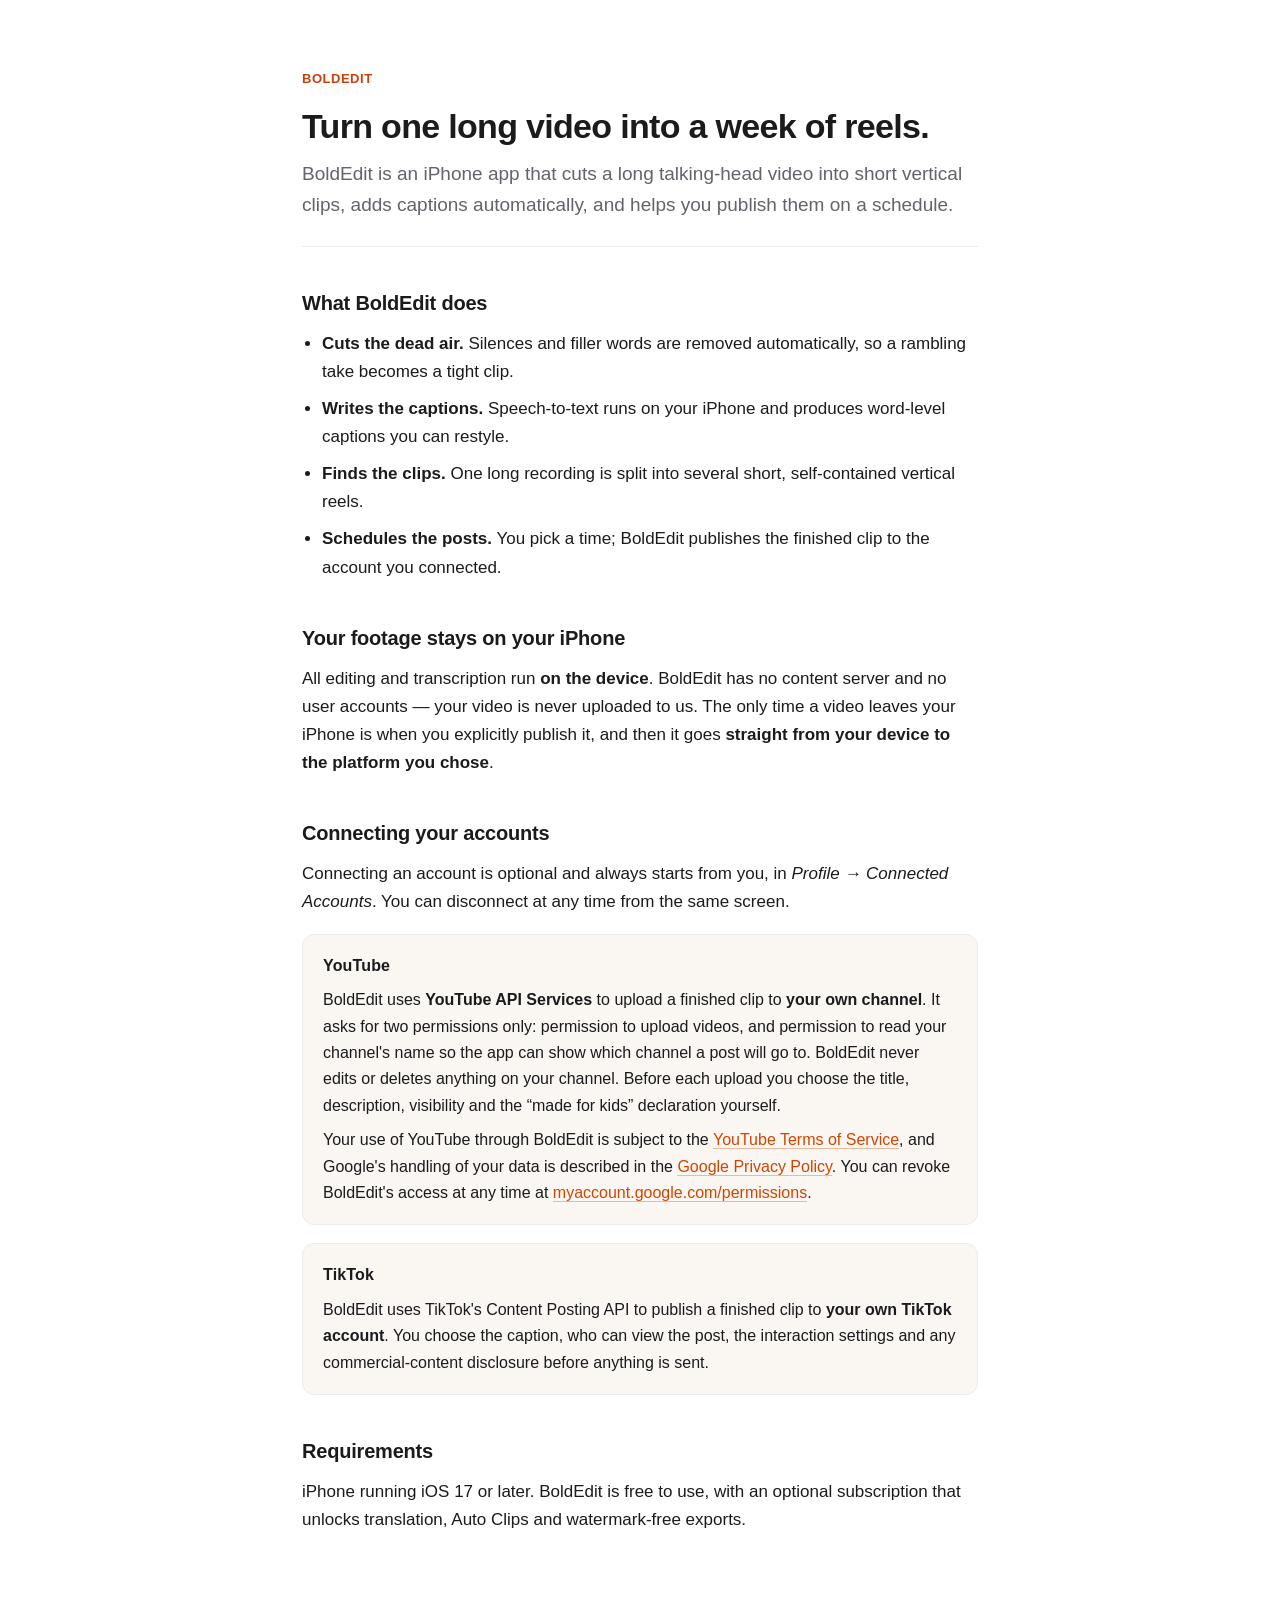
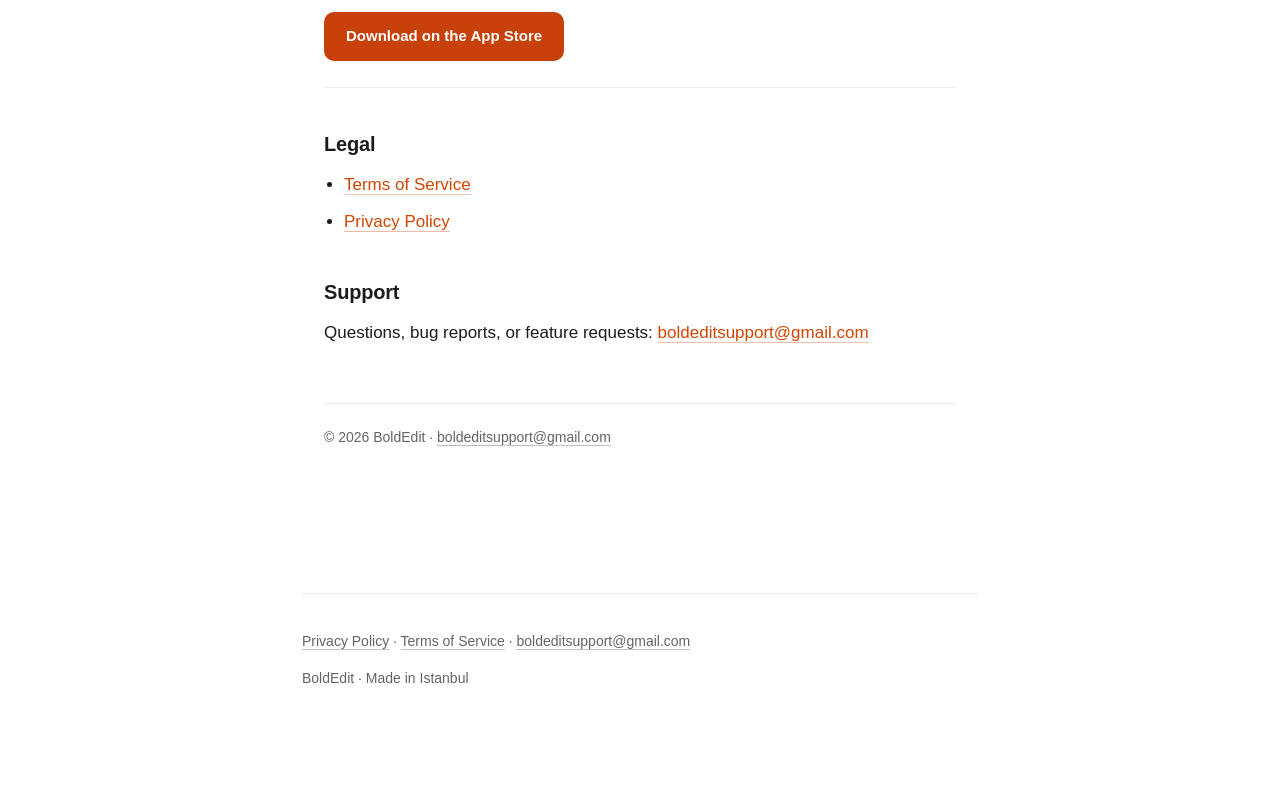
==== index.html @ d2f968de "BoldEdit tanıtım + yasal sayfalar (boldedit.rotamfizik.com) Google OAuth doğrulaması ana sayfanın SA" ====
<!DOCTYPE html>
<html lang="en">

<head>
  <meta charset="utf-8">
  <meta name="viewport" content="width=device-width, initial-scale=1">
  <meta name="robots" content="index,follow">
  <meta name="description"
    content="BoldEdit turns one long video into a week of short, captioned vertical clips — edited entirely on your iPhone.">
  <title>BoldEdit</title>

  <!-- ▸ GOOGLE SEARCH CONSOLE DOĞRULAMASI — SİLMEYİN.
     OAuth branding doğrulaması bu alan adının sahibi olduğumuzu kanıtlamamızı istiyor
     ("home page URL is not registered to you" reddi). Bu etiket kaldırılırsa Search
     Console doğrulamayı DÜŞÜRÜR ve OAuth doğrulaması da onunla birlikte geçersizleşir.
     Etiketin bu sayfada, yani ana sayfa URL'inin TAM KENDİSİNDE durması gerekiyor. -->
  <meta name="google-site-verification" content="UvRCSyEvQzBeuWscwfZqWqQXRtfhgGidJH0wQf6o5s0" />

  <style>
    :root {
      --bg: #ffffff;
      --text: #1b1b1d;
      --muted: #63636b;
      --accent: #c8410a;
      --accent-link: #d24500;
      --border: #ececef;
    }

    @media (prefers-color-scheme: dark) {
      :root {
        --bg: #0d0d0f;
        --text: #ececed;
        --muted: #9a9aa2;
        --accent: #ff9142;
        --accent-link: #ff9a52;
        --border: #262629;
      }
    }

    * {
      box-sizing: border-box
    }

    html {
      -webkit-text-size-adjust: 100%
    }

    body {
      margin: 0;
      background: var(--bg);
      color: var(--text);
      font-family: -apple-system, BlinkMacSystemFont, "Segoe UI", Roboto, Helvetica, Arial, sans-serif;
      font-size: 17px;
      line-height: 1.65;
      -webkit-font-smoothing: antialiased;
    }

    .wrap {
      max-width: 720px;
      margin: 0 auto;
      padding: 8px 22px 88px
    }

    header {
      padding: 56px 0 22px
    }

    .brand {
      display: inline-block;
      font-weight: 800;
      letter-spacing: .04em;
      font-size: 13px;
      text-transform: uppercase;
      color: var(--accent);
      margin-bottom: 16px;
    }

    h1 {
      font-size: 32px;
      line-height: 1.15;
      letter-spacing: -.02em;
      margin: 0 0 12px
    }

    .lede {
      font-size: 18px;
      color: var(--muted);
      margin: 0 0 28px
    }

    a {
      color: var(--accent-link);
      text-decoration: none;
      border-bottom: 1px solid color-mix(in srgb, var(--accent-link) 35%, transparent)
    }

    a:hover {
      border-bottom-color: var(--accent-link)
    }

    a.button {
      display: inline-block;
      padding: 12px 22px;
      border-radius: 10px;
      border: none;
      background: var(--accent);
      color: #fff;
      font-weight: 600;
      font-size: 15px;
    }

    h2 {
      font-size: 20px;
      letter-spacing: -.01em;
      margin: 44px 0 12px
    }

    ul {
      margin: 14px 0;
      padding-left: 20px
    }

    li {
      margin: 9px 0
    }

    footer {
      margin-top: 56px;
      padding-top: 22px;
      border-top: 1px solid var(--border);
      color: var(--muted);
      font-size: 14px
    }

    footer a {
      color: var(--muted);
      border-bottom-color: color-mix(in srgb, var(--muted) 40%, transparent)
    }


    :root {
      --bg: #ffffff;
      --text: #1b1b1d;
      --muted: #63636b;
      --accent: #c8410a;
      --accent-link: #d24500;
      --border: #ececef;
      --card: #faf6f2;
    }

    @media (prefers-color-scheme: dark) {
      :root {
        --bg: #0d0d0f;
        --text: #ececed;
        --muted: #9a9aa2;
        --accent: #ff9142;
        --accent-link: #ff9a52;
        --border: #262629;
        --card: #1a1611;
      }
    }

    * {
      box-sizing: border-box
    }

    html {
      -webkit-text-size-adjust: 100%
    }

    body {
      margin: 0;
      background: var(--bg);
      color: var(--text);
      font-family: -apple-system, BlinkMacSystemFont, "Segoe UI", Roboto, Helvetica, Arial, sans-serif;
      font-size: 17px;
      line-height: 1.65;
      -webkit-font-smoothing: antialiased;
      text-rendering: optimizeLegibility;
    }

    .wrap {
      max-width: 720px;
      margin: 0 auto;
      padding: 8px 22px 88px
    }

    header {
      padding: 56px 0 26px;
      border-bottom: 1px solid var(--border)
    }

    .brand {
      display: inline-block;
      font-weight: 800;
      letter-spacing: .04em;
      font-size: 13px;
      text-transform: uppercase;
      color: var(--accent);
      margin-bottom: 18px;
    }

    h1 {
      font-size: 34px;
      line-height: 1.12;
      letter-spacing: -.02em;
      margin: 0 0 12px
    }

    .lede {
      font-size: 19px;
      color: var(--muted);
      margin: 0
    }

    h2 {
      font-size: 20px;
      letter-spacing: -.01em;
      line-height: 1.25;
      margin: 44px 0 12px
    }

    p {
      margin: 14px 0
    }

    ul {
      margin: 14px 0;
      padding-left: 20px
    }

    li {
      margin: 9px 0
    }

    strong {
      font-weight: 660
    }

    a {
      color: var(--accent-link);
      text-decoration: none;
      border-bottom: 1px solid color-mix(in srgb, var(--accent-link) 35%, transparent)
    }

    a:hover {
      border-bottom-color: var(--accent-link)
    }

    .card {
      background: var(--card);
      border: 1px solid var(--border);
      border-radius: 12px;
      padding: 18px 20px;
      margin: 18px 0
    }

    .card h3 {
      margin: 0 0 8px;
      font-size: 16px;
      letter-spacing: .01em
    }

    .card p {
      margin: 8px 0 0;
      font-size: 16px
    }

    footer {
      margin-top: 56px;
      padding-top: 22px;
      border-top: 1px solid var(--border);
      color: var(--muted);
      font-size: 14px
    }

    footer a {
      color: var(--muted);
      border-bottom-color: color-mix(in srgb, var(--muted) 40%, transparent)
    }
  </style>
</head>

<body>
  <div class="wrap">

    <header>
      <span class="brand">BoldEdit</span>
      <h1>Turn one long video into a week of reels.</h1>
      <p class="lede">BoldEdit is an iPhone app that cuts a long talking-head video into short vertical clips, adds
        captions automatically, and helps you publish them on a schedule.</p>
    </header>

    <h2>What BoldEdit does</h2>
    <ul>
      <li><strong>Cuts the dead air.</strong> Silences and filler words are removed automatically, so a rambling take
        becomes a tight clip.</li>
      <li><strong>Writes the captions.</strong> Speech-to-text runs on your iPhone and produces word-level captions you
        can restyle.</li>
      <li><strong>Finds the clips.</strong> One long recording is split into several short, self-contained vertical
        reels.</li>
      <li><strong>Schedules the posts.</strong> You pick a time; BoldEdit publishes the finished clip to the account you
        connected.</li>
    </ul>

    <h2>Your footage stays on your iPhone</h2>
    <p>All editing and transcription run <strong>on the device</strong>. BoldEdit has no content server and no user
      accounts — your video is never uploaded to us. The only time a video leaves your iPhone is when you explicitly
      publish it, and then it goes <strong>straight from your device to the platform you chose</strong>.</p>

    <h2>Connecting your accounts</h2>
    <p>Connecting an account is optional and always starts from you, in <em>Profile → Connected Accounts</em>. You can
      disconnect at any time from the same screen.</p>

    <div class="card">
      <h3>YouTube</h3>
      <p>BoldEdit uses <strong>YouTube API Services</strong> to upload a finished clip to <strong>your own
          channel</strong>. It asks for two permissions only: permission to upload videos, and permission to read your
        channel's name so the app can show which channel a post will go to. BoldEdit never edits or deletes anything on
        your channel. Before each upload you choose the title, description, visibility and the “made for kids”
        declaration yourself.</p>
      <p>Your use of YouTube through BoldEdit is subject to the <a href="https://www.youtube.com/t/terms">YouTube Terms
          of Service</a>, and Google's handling of your data is described in the <a
          href="http://www.google.com/policies/privacy">Google Privacy Policy</a>. You can revoke BoldEdit's access at
        any time at <a href="https://myaccount.google.com/permissions">myaccount.google.com/permissions</a>.</p>
    </div>

    <div class="card">
      <h3>TikTok</h3>
      <p>BoldEdit uses TikTok's Content Posting API to publish a finished clip to <strong>your own TikTok
          account</strong>. You choose the caption, who can view the post, the interaction settings and any
        commercial-content disclosure before anything is sent.</p>
    </div>

    <h2>Requirements</h2>
    <p>iPhone running iOS 17 or later. BoldEdit is free to use, with an optional subscription that unlocks translation,
      Auto Clips and watermark-free exports.</p>

    <main class="wrap">
      <header>

        <a class="button" href="https://apps.apple.com/app/id6769207015">Download on the App Store</a>
      </header>

      <h2>Legal</h2>
      <ul>
        <li><a href="/terms.html">Terms of Service</a></li>
        <li><a href="https://mirbedirhankaygusuz.github.io/boldedit-privacy/">Privacy Policy</a></li>
      </ul>

      <h2>Support</h2>
      <p>Questions, bug reports, or feature requests: <a
          href="mailto:boldeditsupport@gmail.com">boldeditsupport@gmail.com</a></p>

      <footer>
        © 2026 BoldEdit · <a href="mailto:boldeditsupport@gmail.com">boldeditsupport@gmail.com</a>
      </footer>
    </main>

    <footer>
      <p>
        <a href="/boldedit-privacy/">Privacy Policy</a> ·
        <a href="/terms.html">Terms of Service</a> ·
        <a href="mailto:boldeditsupport@gmail.com">boldeditsupport@gmail.com</a>
      </p>
      <p>BoldEdit · Made in Istanbul</p>
    </footer>

  </div>
</body>

</html>
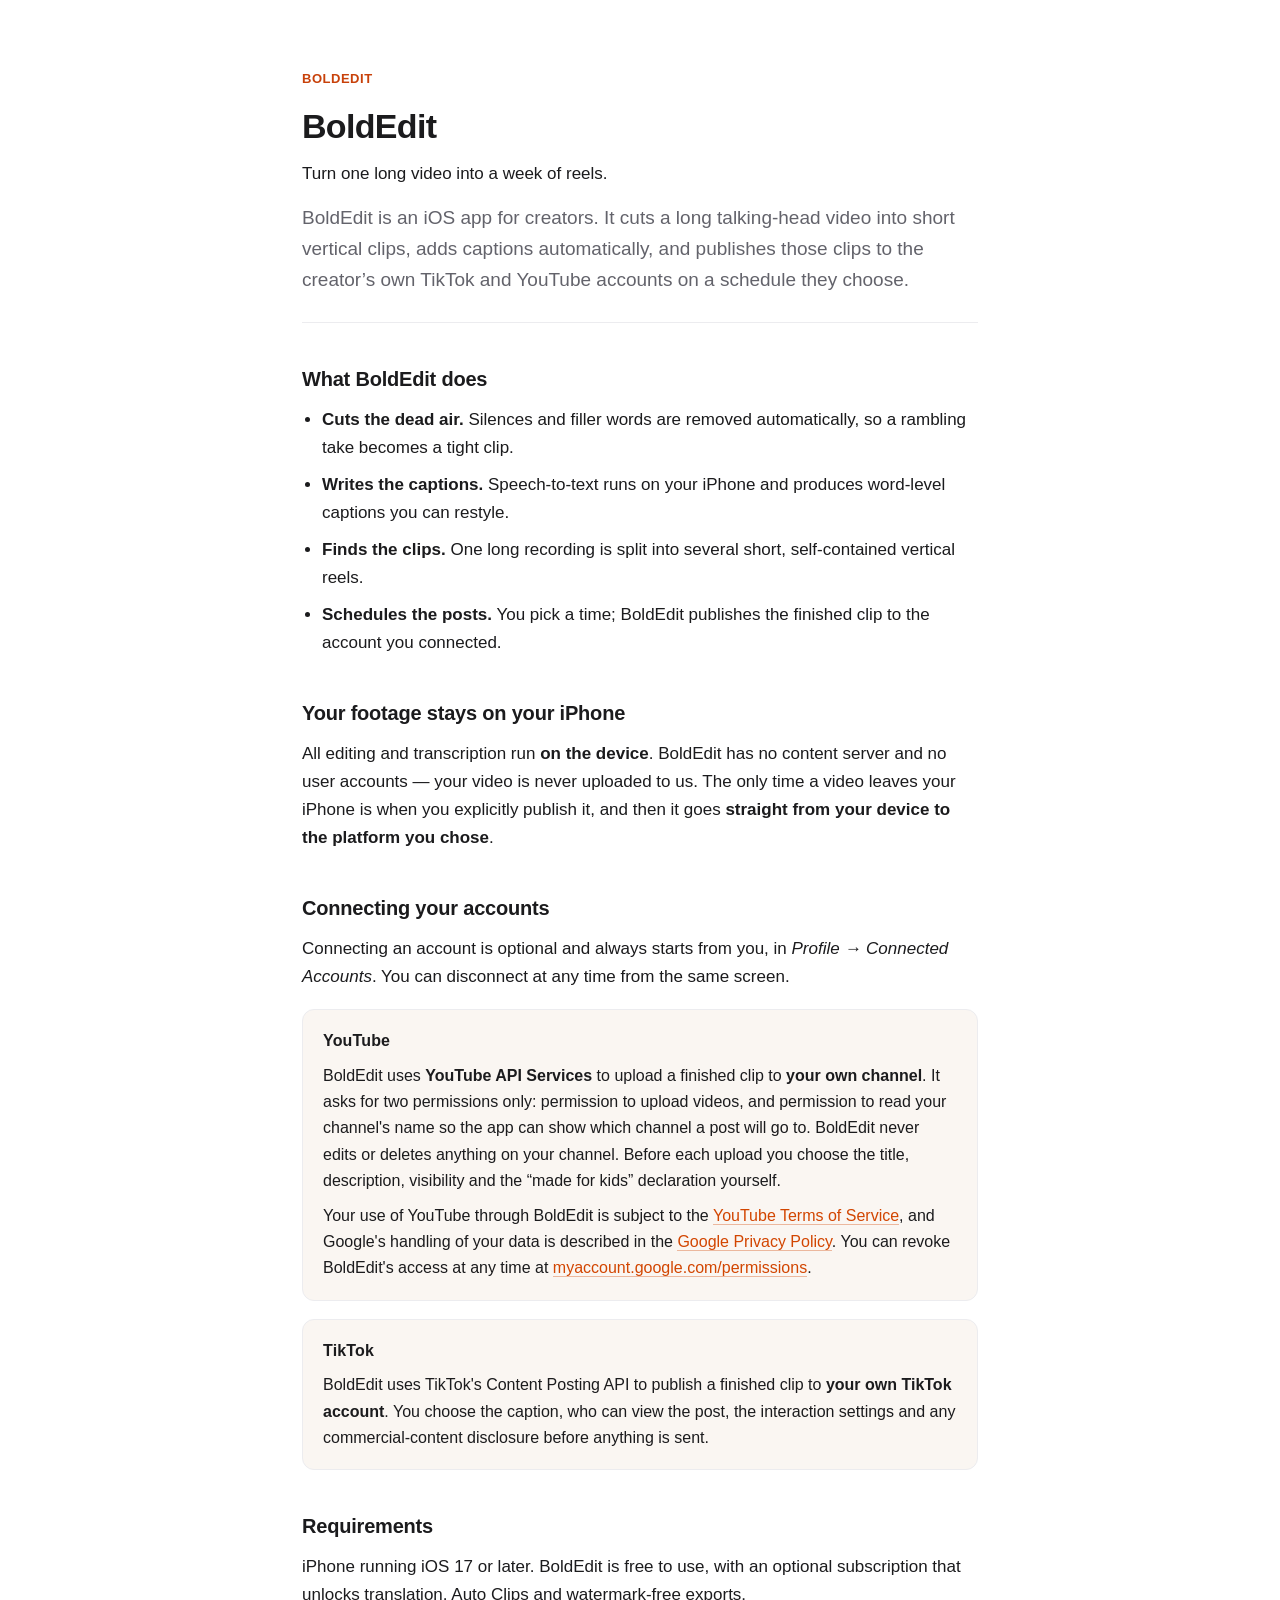
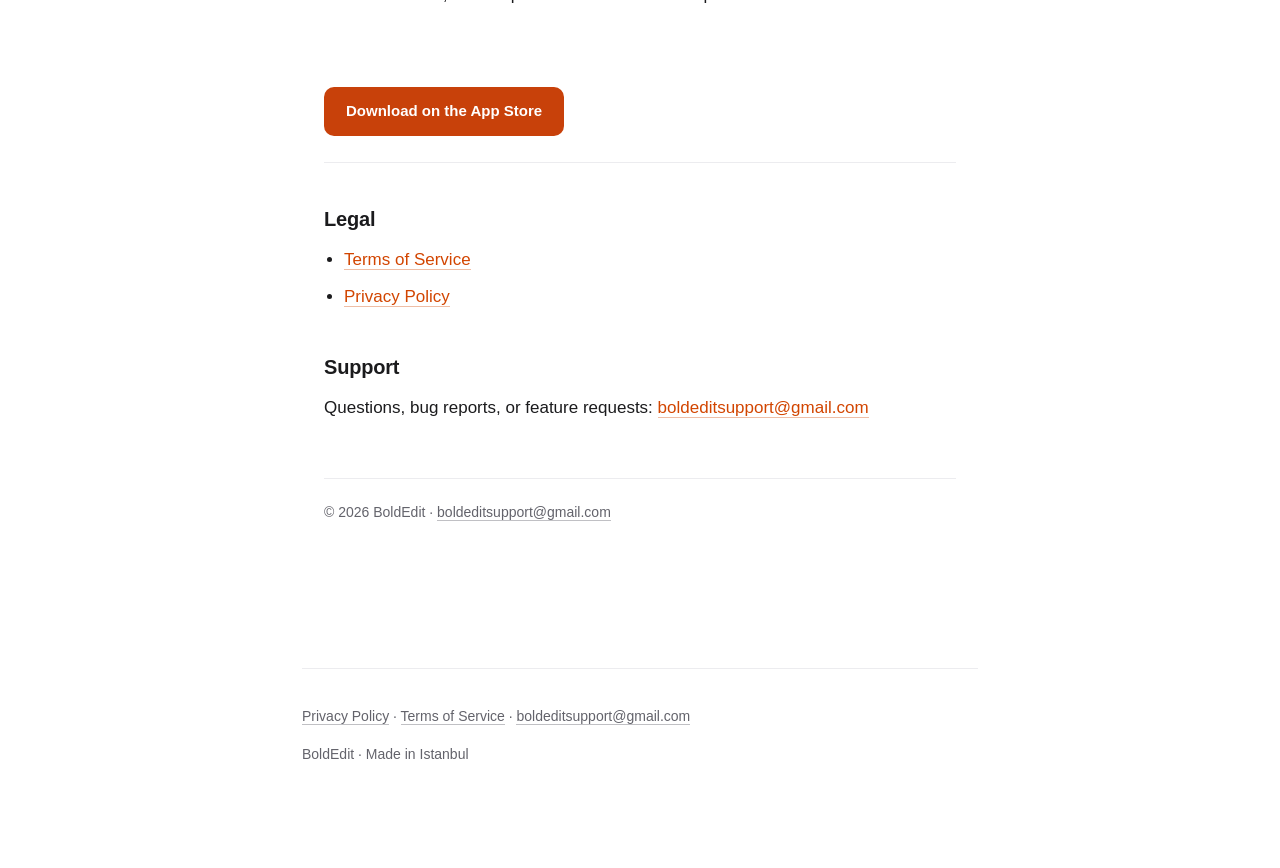
==== commit c9a83772: "Ana başlık uygulama ADI oldu — Google branding reddi Google iki madde döndü: 'home page does not exp" ====
--- a/index.html
+++ b/index.html
@@ -7,14 +7,18 @@
   <meta name="robots" content="index,follow">
   <meta name="description"
     content="BoldEdit turns one long video into a week of short, captioned vertical clips — edited entirely on your iPhone.">
-  <title>BoldEdit</title>
+  <title>BoldEdit — turn one long video into a week of captioned vertical clips</title>
 
   <!-- ▸ GOOGLE SEARCH CONSOLE DOĞRULAMASI — SİLMEYİN.
      OAuth branding doğrulaması bu alan adının sahibi olduğumuzu kanıtlamamızı istiyor
      ("home page URL is not registered to you" reddi). Bu etiket kaldırılırsa Search
      Console doğrulamayı DÜŞÜRÜR ve OAuth doğrulaması da onunla birlikte geçersizleşir.
      Etiketin bu sayfada, yani ana sayfa URL'inin TAM KENDİSİNDE durması gerekiyor. -->
-  <meta name="google-site-verification" content="UvRCSyEvQzBeuWscwfZqWqQXRtfhgGidJH0wQf6o5s0" />
+  <meta name="application-name" content="BoldEdit">
+<meta property="og:site_name" content="BoldEdit">
+<meta property="og:title" content="BoldEdit">
+<meta property="og:description" content="BoldEdit is an iOS app that turns one long video into short captioned vertical clips and publishes them to your own TikTok and YouTube accounts.">
+<meta name="google-site-verification" content="UvRCSyEvQzBeuWscwfZqWqQXRtfhgGidJH0wQf6o5s0" />
 
   <style>
     :root {
@@ -286,9 +290,9 @@
 
     <header>
       <span class="brand">BoldEdit</span>
-      <h1>Turn one long video into a week of reels.</h1>
-      <p class="lede">BoldEdit is an iPhone app that cuts a long talking-head video into short vertical clips, adds
-        captions automatically, and helps you publish them on a schedule.</p>
+      <h1>BoldEdit</h1>
+      <p class="tagline">Turn one long video into a week of reels.</p>
+      <p class="lede">BoldEdit is an iOS app for creators. It cuts a long talking-head video into short vertical clips, adds captions automatically, and publishes those clips to the creator’s own TikTok and YouTube accounts on a schedule they choose.</p>
     </header>
 
     <h2>What BoldEdit does</h2>
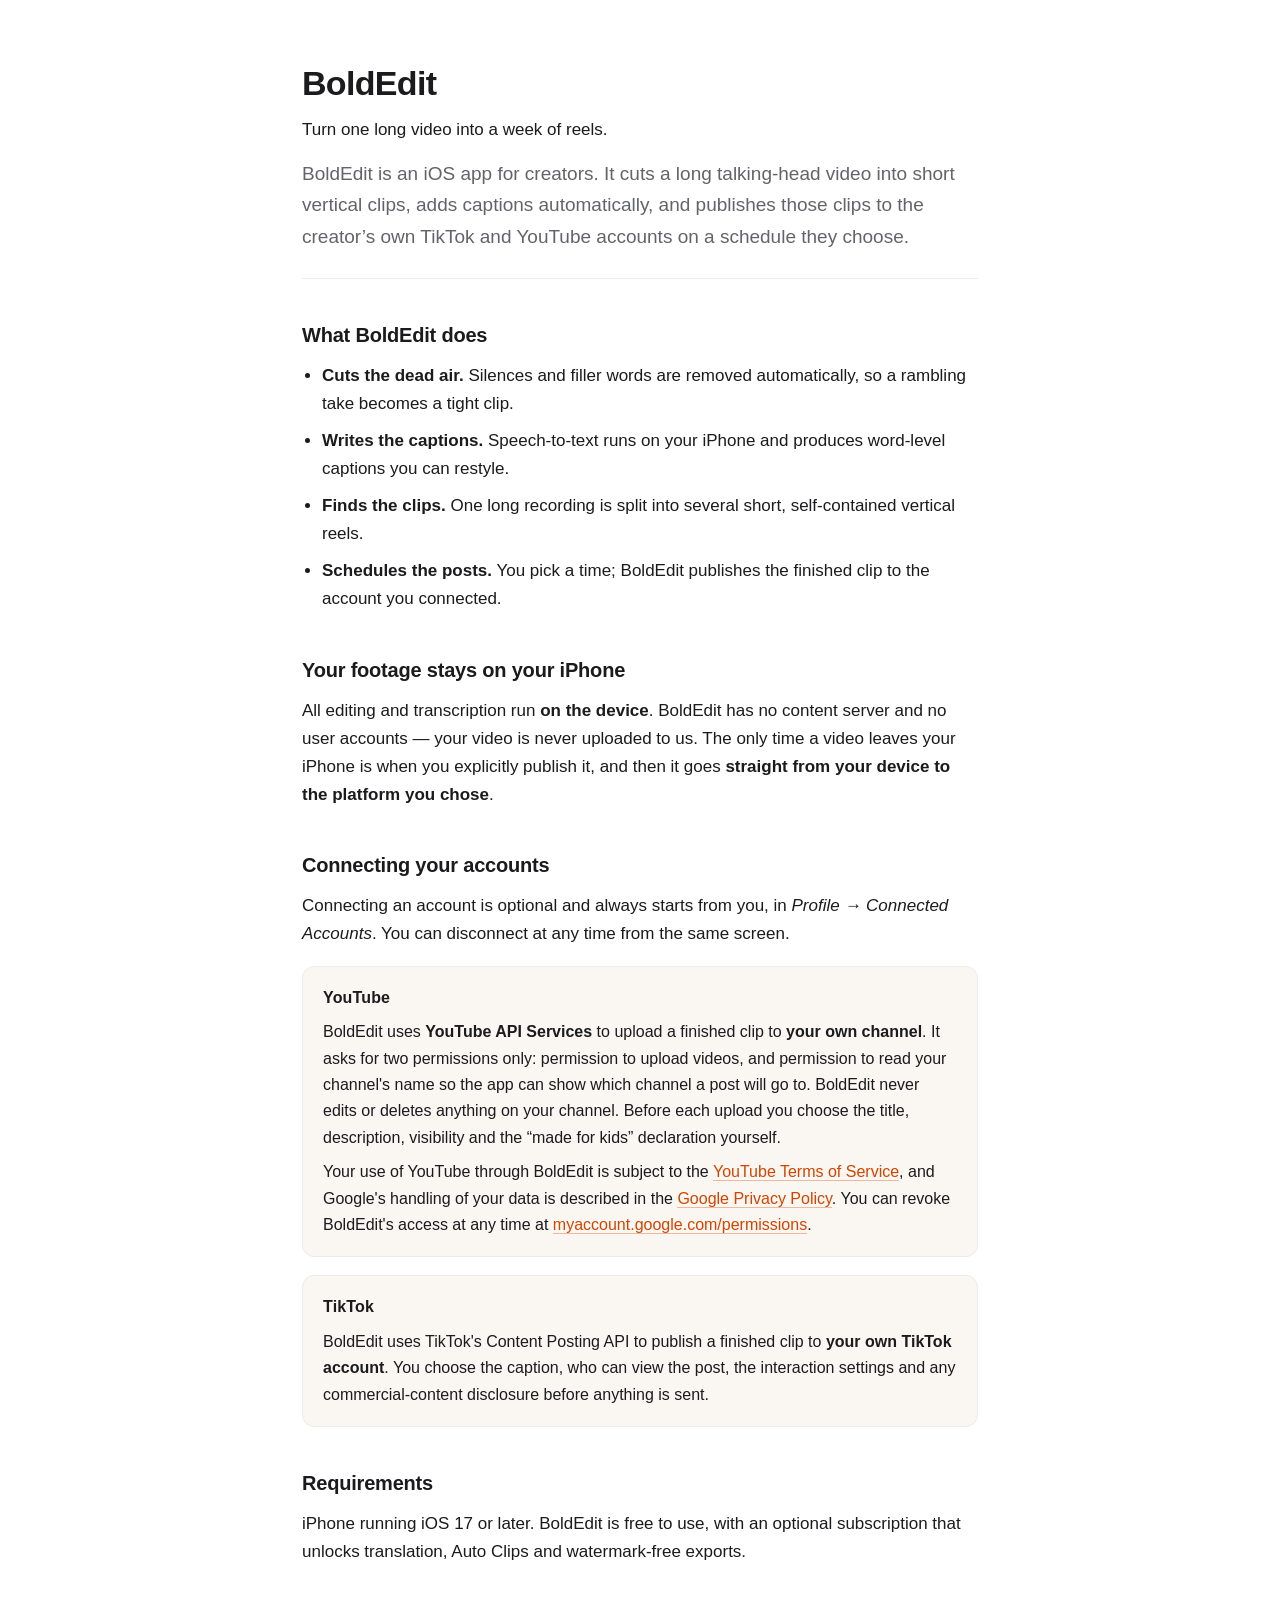
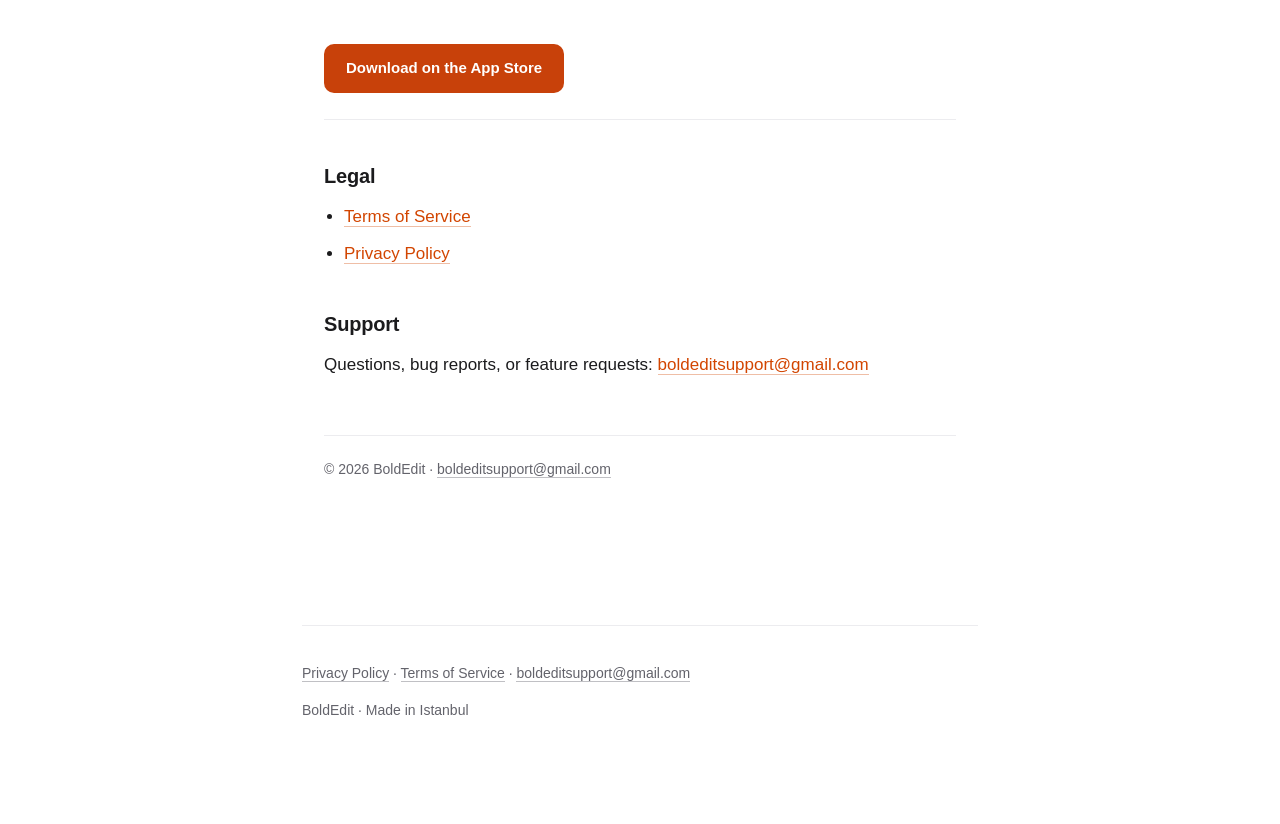
==== commit 590eae04: "Başlıktaki tekrar eden marka satırı kaldırıldı (h1 zaten adı taşıyor)" ====
--- a/index.html
+++ b/index.html
@@ -289,7 +289,6 @@
   <div class="wrap">
 
     <header>
-      <span class="brand">BoldEdit</span>
       <h1>BoldEdit</h1>
       <p class="tagline">Turn one long video into a week of reels.</p>
       <p class="lede">BoldEdit is an iOS app for creators. It cuts a long talking-head video into short vertical clips, adds captions automatically, and publishes those clips to the creator’s own TikTok and YouTube accounts on a schedule they choose.</p>
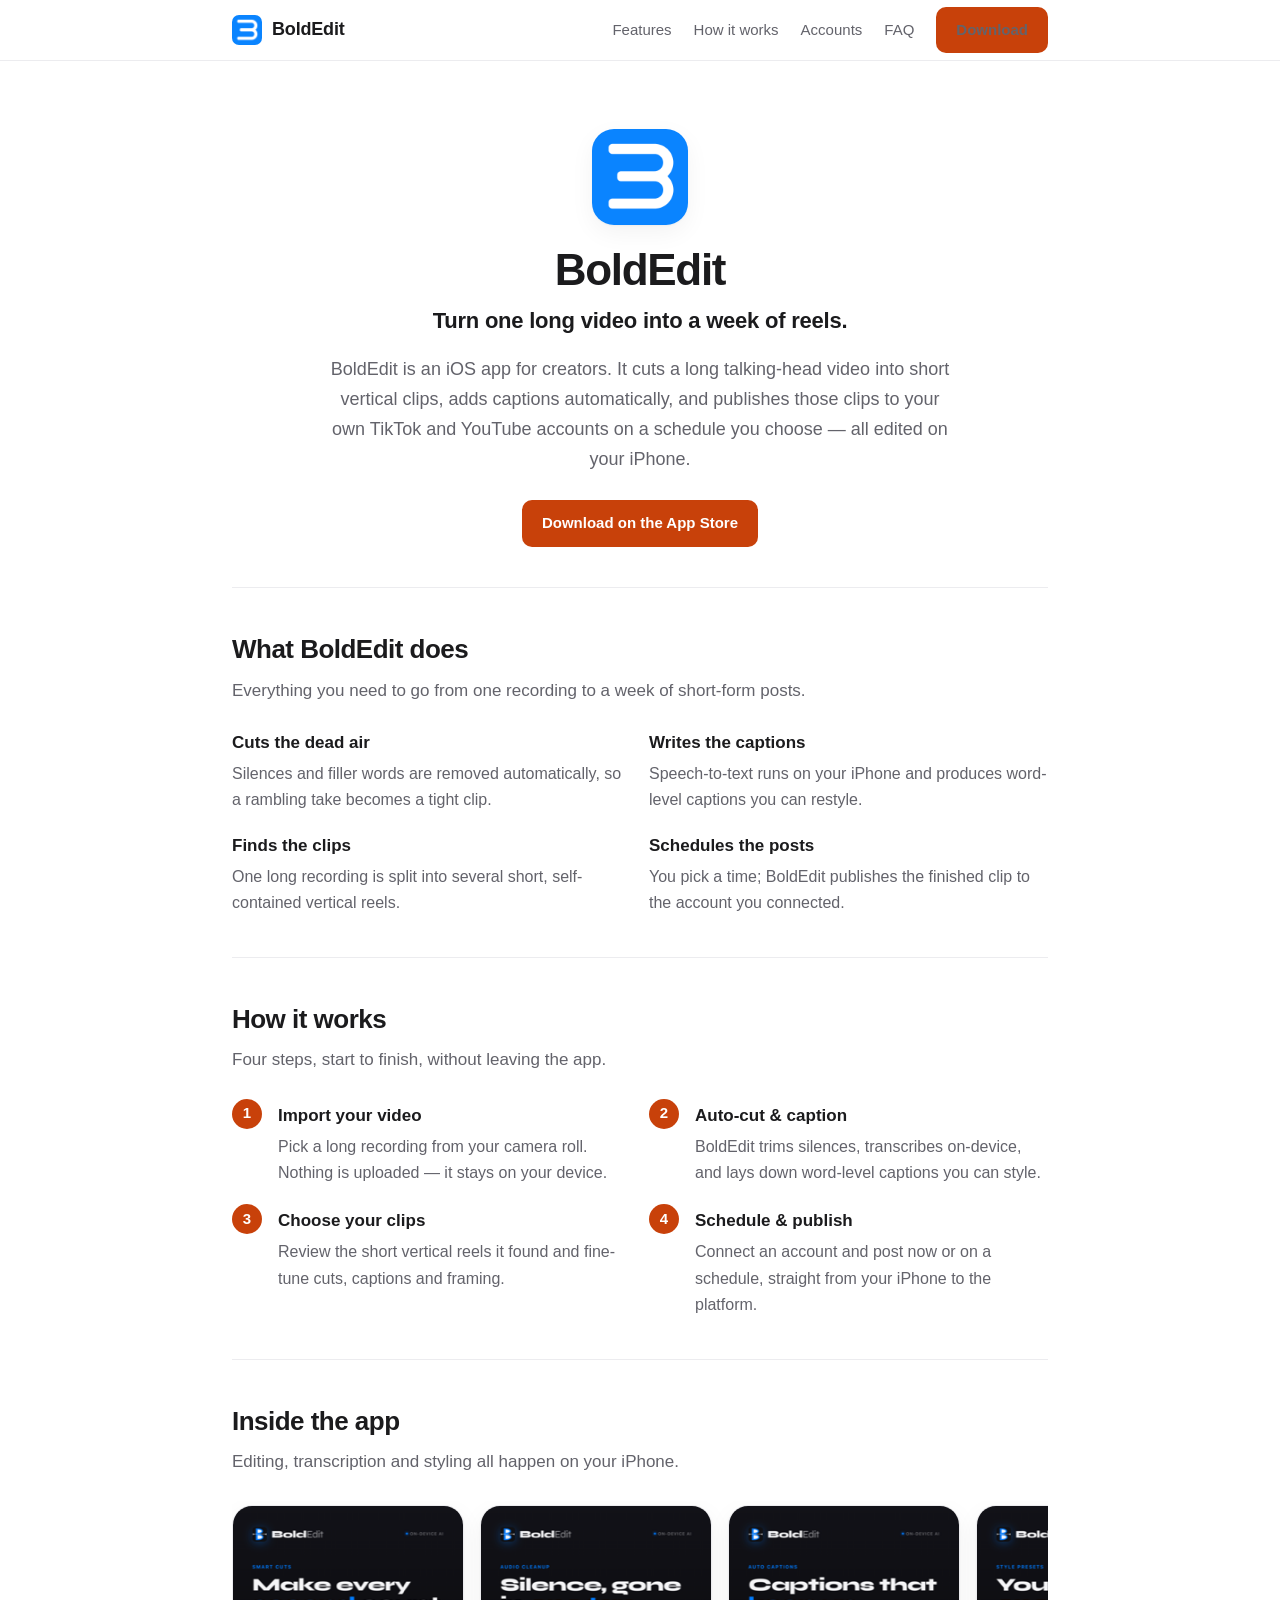
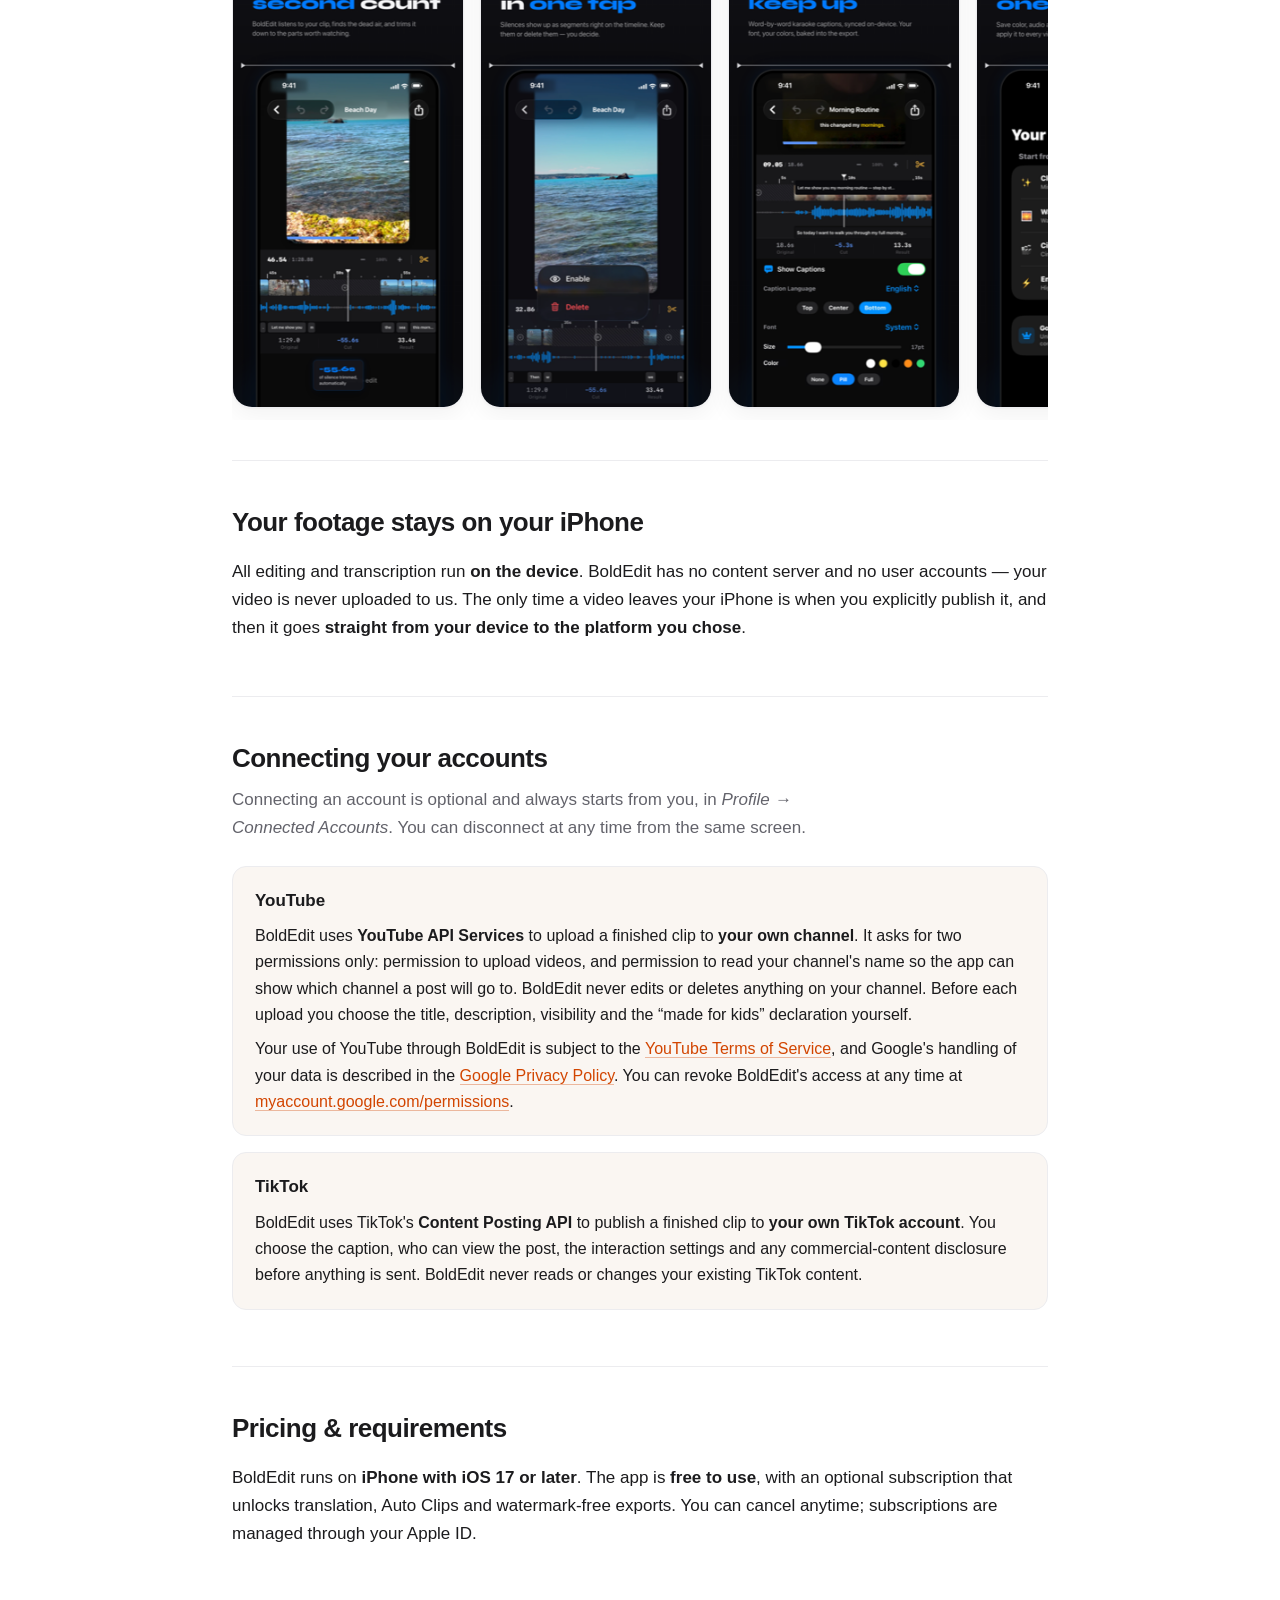
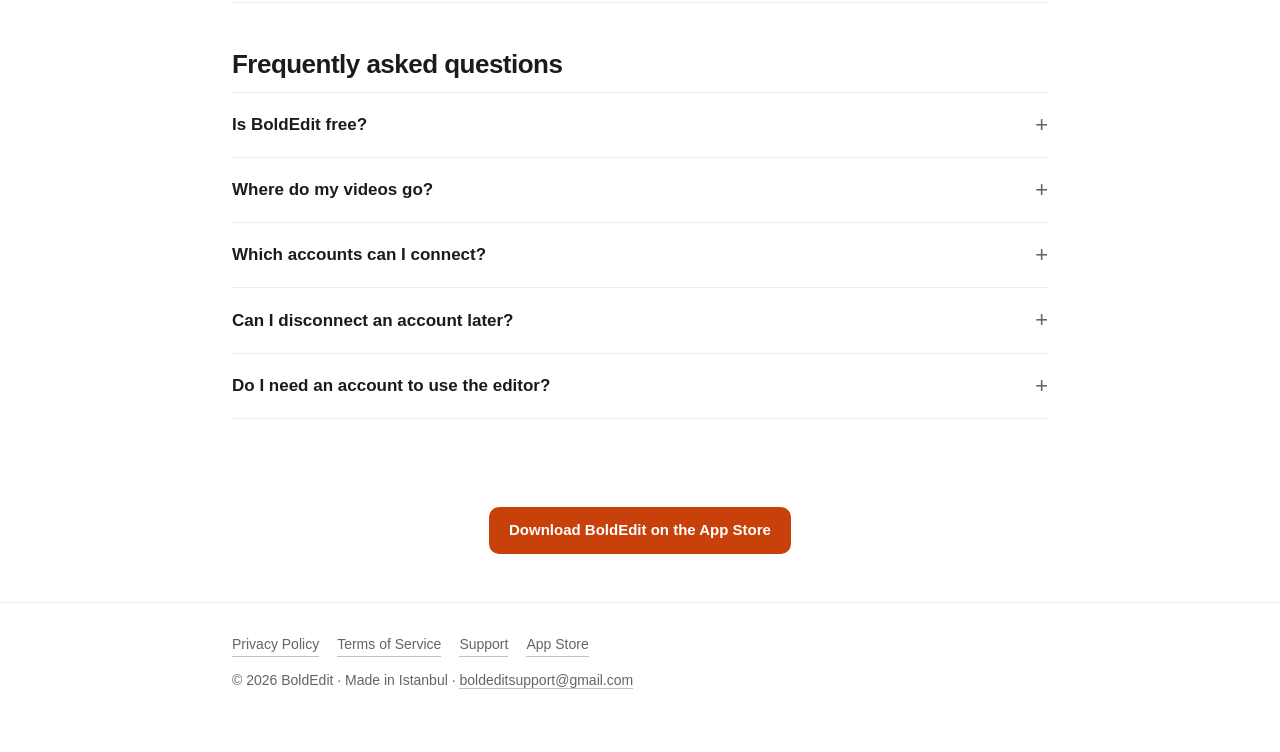
==== commit 1522ba74: "feat(site): app icon + favicon + tam tanıtım sitesi (TikTok red düzeltmesi) - B logosu üst bar + her" ====
--- a/index.html
+++ b/index.html
@@ -6,19 +6,28 @@
   <meta name="viewport" content="width=device-width, initial-scale=1">
   <meta name="robots" content="index,follow">
   <meta name="description"
-    content="BoldEdit turns one long video into a week of short, captioned vertical clips — edited entirely on your iPhone.">
-  <title>BoldEdit — turn one long video into a week of captioned vertical clips</title>
+    content="BoldEdit turns one long video into a week of short, captioned vertical clips — edited entirely on your iPhone, then published to your own TikTok and YouTube accounts.">
+  <title>BoldEdit</title>
+
+  <!-- Icon / favicon — the same mark used as the iOS app icon and in the app stores. -->
+  <link rel="icon" type="image/png" sizes="32x32" href="/icon-32.png">
+  <link rel="icon" type="image/png" sizes="192x192" href="/icon-192.png">
+  <link rel="shortcut icon" href="/icon-32.png">
+  <link rel="apple-touch-icon" href="/icon-180.png">
+
+  <meta name="application-name" content="BoldEdit">
+  <meta property="og:type" content="website">
+  <meta property="og:site_name" content="BoldEdit">
+  <meta property="og:title" content="BoldEdit">
+  <meta property="og:description"
+    content="BoldEdit is an iOS app that turns one long video into short captioned vertical clips and publishes them to your own TikTok and YouTube accounts.">
+  <meta property="og:image" content="/app-icon-1024.png">
+  <meta property="og:url" content="https://boldedit.xyz/">
 
   <!-- ▸ GOOGLE SEARCH CONSOLE DOĞRULAMASI — SİLMEYİN.
-     OAuth branding doğrulaması bu alan adının sahibi olduğumuzu kanıtlamamızı istiyor
-     ("home page URL is not registered to you" reddi). Bu etiket kaldırılırsa Search
-     Console doğrulamayı DÜŞÜRÜR ve OAuth doğrulaması da onunla birlikte geçersizleşir.
-     Etiketin bu sayfada, yani ana sayfa URL'inin TAM KENDİSİNDE durması gerekiyor. -->
-  <meta name="application-name" content="BoldEdit">
-<meta property="og:site_name" content="BoldEdit">
-<meta property="og:title" content="BoldEdit">
-<meta property="og:description" content="BoldEdit is an iOS app that turns one long video into short captioned vertical clips and publishes them to your own TikTok and YouTube accounts.">
-<meta name="google-site-verification" content="UvRCSyEvQzBeuWscwfZqWqQXRtfhgGidJH0wQf6o5s0" />
+     OAuth branding doğrulaması bu alan adının sahibi olduğumuzu kanıtlamamızı istiyor.
+     Etiket kaldırılırsa Search Console doğrulamayı DÜŞÜRÜR ve OAuth doğrulaması da geçersizleşir. -->
+  <meta name="google-site-verification" content="UvRCSyEvQzBeuWscwfZqWqQXRtfhgGidJH0wQf6o5s0" />
 
   <style>
     :root {
@@ -28,6 +37,8 @@
       --accent: #c8410a;
       --accent-link: #d24500;
       --border: #ececef;
+      --card: #faf6f2;
+      --shadow: 0 1px 2px rgba(0, 0, 0, .04), 0 8px 24px rgba(0, 0, 0, .05);
     }
 
     @media (prefers-color-scheme: dark) {
@@ -38,6 +49,8 @@
         --accent: #ff9142;
         --accent-link: #ff9a52;
         --border: #262629;
+        --card: #17140f;
+        --shadow: 0 1px 2px rgba(0, 0, 0, .3), 0 10px 30px rgba(0, 0, 0, .4);
       }
     }
 
@@ -46,130 +59,8 @@
     }
 
     html {
-      -webkit-text-size-adjust: 100%
-    }
-
-    body {
-      margin: 0;
-      background: var(--bg);
-      color: var(--text);
-      font-family: -apple-system, BlinkMacSystemFont, "Segoe UI", Roboto, Helvetica, Arial, sans-serif;
-      font-size: 17px;
-      line-height: 1.65;
-      -webkit-font-smoothing: antialiased;
-    }
-
-    .wrap {
-      max-width: 720px;
-      margin: 0 auto;
-      padding: 8px 22px 88px
-    }
-
-    header {
-      padding: 56px 0 22px
-    }
-
-    .brand {
-      display: inline-block;
-      font-weight: 800;
-      letter-spacing: .04em;
-      font-size: 13px;
-      text-transform: uppercase;
-      color: var(--accent);
-      margin-bottom: 16px;
-    }
-
-    h1 {
-      font-size: 32px;
-      line-height: 1.15;
-      letter-spacing: -.02em;
-      margin: 0 0 12px
-    }
-
-    .lede {
-      font-size: 18px;
-      color: var(--muted);
-      margin: 0 0 28px
-    }
-
-    a {
-      color: var(--accent-link);
-      text-decoration: none;
-      border-bottom: 1px solid color-mix(in srgb, var(--accent-link) 35%, transparent)
-    }
-
-    a:hover {
-      border-bottom-color: var(--accent-link)
-    }
-
-    a.button {
-      display: inline-block;
-      padding: 12px 22px;
-      border-radius: 10px;
-      border: none;
-      background: var(--accent);
-      color: #fff;
-      font-weight: 600;
-      font-size: 15px;
-    }
-
-    h2 {
-      font-size: 20px;
-      letter-spacing: -.01em;
-      margin: 44px 0 12px
-    }
-
-    ul {
-      margin: 14px 0;
-      padding-left: 20px
-    }
-
-    li {
-      margin: 9px 0
-    }
-
-    footer {
-      margin-top: 56px;
-      padding-top: 22px;
-      border-top: 1px solid var(--border);
-      color: var(--muted);
-      font-size: 14px
-    }
-
-    footer a {
-      color: var(--muted);
-      border-bottom-color: color-mix(in srgb, var(--muted) 40%, transparent)
-    }
-
-
-    :root {
-      --bg: #ffffff;
-      --text: #1b1b1d;
-      --muted: #63636b;
-      --accent: #c8410a;
-      --accent-link: #d24500;
-      --border: #ececef;
-      --card: #faf6f2;
-    }
-
-    @media (prefers-color-scheme: dark) {
-      :root {
-        --bg: #0d0d0f;
-        --text: #ececed;
-        --muted: #9a9aa2;
-        --accent: #ff9142;
-        --accent-link: #ff9a52;
-        --border: #262629;
-        --card: #1a1611;
-      }
-    }
-
-    * {
-      box-sizing: border-box
-    }
-
-    html {
-      -webkit-text-size-adjust: 100%
+      -webkit-text-size-adjust: 100%;
+      scroll-behavior: smooth
     }
 
     body {
@@ -183,64 +74,6 @@
       text-rendering: optimizeLegibility;
     }
 
-    .wrap {
-      max-width: 720px;
-      margin: 0 auto;
-      padding: 8px 22px 88px
-    }
-
-    header {
-      padding: 56px 0 26px;
-      border-bottom: 1px solid var(--border)
-    }
-
-    .brand {
-      display: inline-block;
-      font-weight: 800;
-      letter-spacing: .04em;
-      font-size: 13px;
-      text-transform: uppercase;
-      color: var(--accent);
-      margin-bottom: 18px;
-    }
-
-    h1 {
-      font-size: 34px;
-      line-height: 1.12;
-      letter-spacing: -.02em;
-      margin: 0 0 12px
-    }
-
-    .lede {
-      font-size: 19px;
-      color: var(--muted);
-      margin: 0
-    }
-
-    h2 {
-      font-size: 20px;
-      letter-spacing: -.01em;
-      line-height: 1.25;
-      margin: 44px 0 12px
-    }
-
-    p {
-      margin: 14px 0
-    }
-
-    ul {
-      margin: 14px 0;
-      padding-left: 20px
-    }
-
-    li {
-      margin: 9px 0
-    }
-
-    strong {
-      font-weight: 660
-    }
-
     a {
       color: var(--accent-link);
       text-decoration: none;
@@ -251,18 +84,265 @@
       border-bottom-color: var(--accent-link)
     }
 
+    .wrap {
+      max-width: 860px;
+      margin: 0 auto;
+      padding: 0 22px
+    }
+
+    /* ── Top bar ─────────────────────────────── */
+    .topbar {
+      position: sticky;
+      top: 0;
+      z-index: 10;
+      background: color-mix(in srgb, var(--bg) 86%, transparent);
+      backdrop-filter: saturate(180%) blur(12px);
+      -webkit-backdrop-filter: saturate(180%) blur(12px);
+      border-bottom: 1px solid var(--border);
+    }
+
+    .topbar .wrap {
+      display: flex;
+      align-items: center;
+      gap: 14px;
+      height: 60px
+    }
+
+    .topbar .logo {
+      display: flex;
+      align-items: center;
+      gap: 10px;
+      font-weight: 800;
+      letter-spacing: -.01em;
+      font-size: 18px;
+      color: var(--text);
+      border: none
+    }
+
+    .topbar .logo img {
+      width: 30px;
+      height: 30px;
+      border-radius: 7px;
+      display: block
+    }
+
+    .topbar nav {
+      margin-left: auto;
+      display: flex;
+      align-items: center;
+      gap: 22px
+    }
+
+    .topbar nav a {
+      color: var(--muted);
+      font-size: 15px;
+      border: none
+    }
+
+    .topbar nav a:hover {
+      color: var(--text)
+    }
+
+    .btn {
+      display: inline-block;
+      padding: 11px 20px;
+      border-radius: 10px;
+      border: none !important;
+      background: var(--accent);
+      color: #fff;
+      font-weight: 600;
+      font-size: 15px;
+      white-space: nowrap
+    }
+
+    .btn:hover {
+      filter: brightness(1.05)
+    }
+
+    @media (max-width:640px) {
+      .topbar nav .navlink {
+        display: none
+      }
+    }
+
+    /* ── Hero ─────────────────────────────────── */
+    .hero {
+      text-align: center;
+      padding: 68px 0 40px
+    }
+
+    .hero .app-icon {
+      width: 96px;
+      height: 96px;
+      border-radius: 22px;
+      box-shadow: var(--shadow);
+      margin: 0 auto 22px;
+      display: block
+    }
+
+    .hero h1 {
+      font-size: 44px;
+      line-height: 1.05;
+      letter-spacing: -.03em;
+      margin: 0 0 10px
+    }
+
+    .hero .tagline {
+      font-size: 22px;
+      font-weight: 600;
+      letter-spacing: -.01em;
+      margin: 0 0 16px
+    }
+
+    .hero .lede {
+      font-size: 18px;
+      color: var(--muted);
+      max-width: 620px;
+      margin: 0 auto 26px
+    }
+
+    @media (max-width:640px) {
+      .hero h1 {
+        font-size: 34px
+      }
+
+      .hero .tagline {
+        font-size: 19px
+      }
+    }
+
+    /* ── Sections ─────────────────────────────── */
+    section {
+      padding: 40px 0;
+      border-top: 1px solid var(--border)
+    }
+
+    h2 {
+      font-size: 26px;
+      letter-spacing: -.02em;
+      margin: 0 0 6px
+    }
+
+    .section-lede {
+      color: var(--muted);
+      margin: 0 0 24px;
+      max-width: 640px
+    }
+
+    p {
+      margin: 14px 0
+    }
+
+    strong {
+      font-weight: 660
+    }
+
+    /* feature grid */
+    .grid {
+      display: grid;
+      grid-template-columns: 1fr 1fr;
+      gap: 18px
+    }
+
+    @media (max-width:640px) {
+      .grid {
+        grid-template-columns: 1fr
+      }
+    }
+
+    .feature h3 {
+      margin: 0 0 4px;
+      font-size: 17px
+    }
+
+    .feature p {
+      margin: 0;
+      color: var(--muted);
+      font-size: 16px
+    }
+
+    /* steps */
+    ol.steps {
+      counter-reset: step;
+      list-style: none;
+      padding: 0;
+      margin: 0;
+      display: grid;
+      grid-template-columns: 1fr 1fr;
+      gap: 18px
+    }
+
+    @media (max-width:640px) {
+      ol.steps {
+        grid-template-columns: 1fr
+      }
+    }
+
+    ol.steps li {
+      position: relative;
+      padding-left: 46px
+    }
+
+    ol.steps li::before {
+      counter-increment: step;
+      content: counter(step);
+      position: absolute;
+      left: 0;
+      top: 0;
+      width: 30px;
+      height: 30px;
+      border-radius: 50%;
+      background: var(--accent);
+      color: #fff;
+      font-weight: 700;
+      font-size: 15px;
+      display: flex;
+      align-items: center;
+      justify-content: center
+    }
+
+    ol.steps h3 {
+      margin: 3px 0 4px;
+      font-size: 17px
+    }
+
+    ol.steps p {
+      margin: 0;
+      color: var(--muted);
+      font-size: 16px
+    }
+
+    /* screenshots */
+    .shots {
+      display: flex;
+      gap: 16px;
+      overflow-x: auto;
+      padding: 4px 0 12px;
+      scroll-snap-type: x mandatory;
+      -webkit-overflow-scrolling: touch
+    }
+
+    .shots img {
+      width: 232px;
+      flex: 0 0 auto;
+      border-radius: 20px;
+      border: 1px solid var(--border);
+      box-shadow: var(--shadow);
+      scroll-snap-align: start
+    }
+
+    /* cards */
     .card {
       background: var(--card);
       border: 1px solid var(--border);
-      border-radius: 12px;
-      padding: 18px 20px;
-      margin: 18px 0
+      border-radius: 14px;
+      padding: 20px 22px;
+      margin: 16px 0
     }
 
     .card h3 {
       margin: 0 0 8px;
-      font-size: 16px;
-      letter-spacing: .01em
+      font-size: 17px
     }
 
     .card p {
@@ -270,106 +350,268 @@
       font-size: 16px
     }
 
+    /* faq */
+    details {
+      border-top: 1px solid var(--border);
+      padding: 14px 0
+    }
+
+    details:last-of-type {
+      border-bottom: 1px solid var(--border)
+    }
+
+    details summary {
+      cursor: pointer;
+      font-weight: 620;
+      font-size: 17px;
+      list-style: none;
+      display: flex;
+      justify-content: space-between;
+      align-items: center;
+      gap: 12px
+    }
+
+    details summary::-webkit-details-marker {
+      display: none
+    }
+
+    details summary::after {
+      content: "+";
+      color: var(--muted);
+      font-weight: 400;
+      font-size: 22px
+    }
+
+    details[open] summary::after {
+      content: "–"
+    }
+
+    details p {
+      color: var(--muted);
+      margin: 10px 0 2px;
+      font-size: 16px
+    }
+
+    /* footer */
     footer {
-      margin-top: 56px;
-      padding-top: 22px;
       border-top: 1px solid var(--border);
       color: var(--muted);
-      font-size: 14px
+      font-size: 14px;
+      padding: 30px 0 60px
+    }
+
+    footer .row {
+      display: flex;
+      flex-wrap: wrap;
+      gap: 8px 18px;
+      margin-bottom: 12px
     }
 
     footer a {
       color: var(--muted);
       border-bottom-color: color-mix(in srgb, var(--muted) 40%, transparent)
+    }
+
+    .cta-band {
+      text-align: center;
+      padding: 48px 0
     }
   </style>
 </head>
 
 <body>
-  <div class="wrap">
-
-    <header>
+
+  <div class="topbar">
+    <div class="wrap">
+      <a class="logo" href="/">
+        <img src="/app-icon-1024.png" alt="BoldEdit app icon" width="30" height="30">
+        BoldEdit
+      </a>
+      <nav>
+        <a class="navlink" href="#features">Features</a>
+        <a class="navlink" href="#how">How it works</a>
+        <a class="navlink" href="#accounts">Accounts</a>
+        <a class="navlink" href="#faq">FAQ</a>
+        <a class="btn" href="https://apps.apple.com/app/id6769207015">Download</a>
+      </nav>
+    </div>
+  </div>
+
+  <main class="wrap">
+
+    <!-- Hero -->
+    <div class="hero">
+      <img class="app-icon" src="/app-icon-1024.png" alt="BoldEdit app icon" width="96" height="96">
       <h1>BoldEdit</h1>
       <p class="tagline">Turn one long video into a week of reels.</p>
-      <p class="lede">BoldEdit is an iOS app for creators. It cuts a long talking-head video into short vertical clips, adds captions automatically, and publishes those clips to the creator’s own TikTok and YouTube accounts on a schedule they choose.</p>
-    </header>
-
-    <h2>What BoldEdit does</h2>
-    <ul>
-      <li><strong>Cuts the dead air.</strong> Silences and filler words are removed automatically, so a rambling take
-        becomes a tight clip.</li>
-      <li><strong>Writes the captions.</strong> Speech-to-text runs on your iPhone and produces word-level captions you
-        can restyle.</li>
-      <li><strong>Finds the clips.</strong> One long recording is split into several short, self-contained vertical
-        reels.</li>
-      <li><strong>Schedules the posts.</strong> You pick a time; BoldEdit publishes the finished clip to the account you
-        connected.</li>
-    </ul>
-
-    <h2>Your footage stays on your iPhone</h2>
-    <p>All editing and transcription run <strong>on the device</strong>. BoldEdit has no content server and no user
-      accounts — your video is never uploaded to us. The only time a video leaves your iPhone is when you explicitly
-      publish it, and then it goes <strong>straight from your device to the platform you chose</strong>.</p>
-
-    <h2>Connecting your accounts</h2>
-    <p>Connecting an account is optional and always starts from you, in <em>Profile → Connected Accounts</em>. You can
-      disconnect at any time from the same screen.</p>
-
-    <div class="card">
-      <h3>YouTube</h3>
-      <p>BoldEdit uses <strong>YouTube API Services</strong> to upload a finished clip to <strong>your own
-          channel</strong>. It asks for two permissions only: permission to upload videos, and permission to read your
-        channel's name so the app can show which channel a post will go to. BoldEdit never edits or deletes anything on
-        your channel. Before each upload you choose the title, description, visibility and the “made for kids”
-        declaration yourself.</p>
-      <p>Your use of YouTube through BoldEdit is subject to the <a href="https://www.youtube.com/t/terms">YouTube Terms
-          of Service</a>, and Google's handling of your data is described in the <a
-          href="http://www.google.com/policies/privacy">Google Privacy Policy</a>. You can revoke BoldEdit's access at
-        any time at <a href="https://myaccount.google.com/permissions">myaccount.google.com/permissions</a>.</p>
+      <p class="lede">BoldEdit is an iOS app for creators. It cuts a long talking-head video into short vertical
+        clips, adds captions automatically, and publishes those clips to your own TikTok and YouTube accounts on a
+        schedule you choose — all edited on your iPhone.</p>
+      <a class="btn" href="https://apps.apple.com/app/id6769207015">Download on the App Store</a>
     </div>
 
-    <div class="card">
-      <h3>TikTok</h3>
-      <p>BoldEdit uses TikTok's Content Posting API to publish a finished clip to <strong>your own TikTok
-          account</strong>. You choose the caption, who can view the post, the interaction settings and any
-        commercial-content disclosure before anything is sent.</p>
+    <!-- Features -->
+    <section id="features">
+      <h2>What BoldEdit does</h2>
+      <p class="section-lede">Everything you need to go from one recording to a week of short-form posts.</p>
+      <div class="grid">
+        <div class="feature">
+          <h3>Cuts the dead air</h3>
+          <p>Silences and filler words are removed automatically, so a rambling take becomes a tight clip.</p>
+        </div>
+        <div class="feature">
+          <h3>Writes the captions</h3>
+          <p>Speech-to-text runs on your iPhone and produces word-level captions you can restyle.</p>
+        </div>
+        <div class="feature">
+          <h3>Finds the clips</h3>
+          <p>One long recording is split into several short, self-contained vertical reels.</p>
+        </div>
+        <div class="feature">
+          <h3>Schedules the posts</h3>
+          <p>You pick a time; BoldEdit publishes the finished clip to the account you connected.</p>
+        </div>
+      </div>
+    </section>
+
+    <!-- How it works -->
+    <section id="how">
+      <h2>How it works</h2>
+      <p class="section-lede">Four steps, start to finish, without leaving the app.</p>
+      <ol class="steps">
+        <li>
+          <h3>Import your video</h3>
+          <p>Pick a long recording from your camera roll. Nothing is uploaded — it stays on your device.</p>
+        </li>
+        <li>
+          <h3>Auto-cut &amp; caption</h3>
+          <p>BoldEdit trims silences, transcribes on-device, and lays down word-level captions you can style.</p>
+        </li>
+        <li>
+          <h3>Choose your clips</h3>
+          <p>Review the short vertical reels it found and fine-tune cuts, captions and framing.</p>
+        </li>
+        <li>
+          <h3>Schedule &amp; publish</h3>
+          <p>Connect an account and post now or on a schedule, straight from your iPhone to the platform.</p>
+        </li>
+      </ol>
+    </section>
+
+    <!-- Screenshots -->
+    <section id="screens">
+      <h2>Inside the app</h2>
+      <p class="section-lede">Editing, transcription and styling all happen on your iPhone.</p>
+      <div class="shots">
+        <img src="/shots/01-editor.png" alt="BoldEdit editor timeline" loading="lazy">
+        <img src="/shots/03-cuts.png" alt="Automatic silence and filler-word cuts" loading="lazy">
+        <img src="/shots/04-captions.png" alt="Word-level automatic captions" loading="lazy">
+        <img src="/shots/05-styles.png" alt="Caption styles" loading="lazy">
+      </div>
+    </section>
+
+    <!-- Privacy -->
+    <section id="privacy-note">
+      <h2>Your footage stays on your iPhone</h2>
+      <p>All editing and transcription run <strong>on the device</strong>. BoldEdit has no content server and no user
+        accounts — your video is never uploaded to us. The only time a video leaves your iPhone is when you explicitly
+        publish it, and then it goes <strong>straight from your device to the platform you chose</strong>.</p>
+    </section>
+
+    <!-- Connected accounts -->
+    <section id="accounts">
+      <h2>Connecting your accounts</h2>
+      <p class="section-lede">Connecting an account is optional and always starts from you, in
+        <em>Profile → Connected Accounts</em>. You can disconnect at any time from the same screen.</p>
+
+      <div class="card">
+        <h3>YouTube</h3>
+        <p>BoldEdit uses <strong>YouTube API Services</strong> to upload a finished clip to <strong>your own
+            channel</strong>. It asks for two permissions only: permission to upload videos, and permission to read your
+          channel's name so the app can show which channel a post will go to. BoldEdit never edits or deletes anything
+          on your channel. Before each upload you choose the title, description, visibility and the “made for kids”
+          declaration yourself.</p>
+        <p>Your use of YouTube through BoldEdit is subject to the
+          <a href="https://www.youtube.com/t/terms">YouTube Terms of Service</a>, and Google's handling of your data is
+          described in the <a href="https://policies.google.com/privacy">Google Privacy Policy</a>. You can revoke
+          BoldEdit's access at any time at
+          <a href="https://myaccount.google.com/permissions">myaccount.google.com/permissions</a>.</p>
+      </div>
+
+      <div class="card">
+        <h3>TikTok</h3>
+        <p>BoldEdit uses TikTok's <strong>Content Posting API</strong> to publish a finished clip to <strong>your own
+            TikTok account</strong>. You choose the caption, who can view the post, the interaction settings and any
+          commercial-content disclosure before anything is sent. BoldEdit never reads or changes your existing TikTok
+          content.</p>
+      </div>
+    </section>
+
+    <!-- Pricing & requirements -->
+    <section id="pricing">
+      <h2>Pricing &amp; requirements</h2>
+      <p>BoldEdit runs on <strong>iPhone with iOS 17 or later</strong>. The app is <strong>free to use</strong>, with an
+        optional subscription that unlocks translation, Auto Clips and watermark-free exports. You can cancel anytime;
+        subscriptions are managed through your Apple ID.</p>
+    </section>
+
+    <!-- FAQ -->
+    <section id="faq">
+      <h2>Frequently asked questions</h2>
+
+      <details>
+        <summary>Is BoldEdit free?</summary>
+        <p>Yes. The core editor, on-device transcription and captions are free. An optional subscription unlocks
+          translation, Auto Clips and watermark-free exports.</p>
+      </details>
+
+      <details>
+        <summary>Where do my videos go?</summary>
+        <p>Nowhere but your device — until you publish. All cutting and transcription run locally on your iPhone.
+          BoldEdit has no content server. When you publish, the clip goes directly from your phone to the platform you
+          picked.</p>
+      </details>
+
+      <details>
+        <summary>Which accounts can I connect?</summary>
+        <p>TikTok and YouTube. Connecting is optional and starts from <em>Profile → Connected Accounts</em>. BoldEdit
+          only ever posts to <strong>your own</strong> account, and only the posts you create.</p>
+      </details>
+
+      <details>
+        <summary>Can I disconnect an account later?</summary>
+        <p>Yes, at any time from the same <em>Connected Accounts</em> screen. You can also revoke access from the
+          platform directly — for YouTube at
+          <a href="https://myaccount.google.com/permissions">myaccount.google.com/permissions</a>.</p>
+      </details>
+
+      <details>
+        <summary>Do I need an account to use the editor?</summary>
+        <p>No. BoldEdit has no sign-up. You can import, edit, caption and export without any account. Connecting TikTok
+          or YouTube is only needed if you want to publish directly from the app.</p>
+      </details>
+    </section>
+
+    <!-- CTA -->
+    <div class="cta-band">
+      <a class="btn" href="https://apps.apple.com/app/id6769207015">Download BoldEdit on the App Store</a>
     </div>
 
-    <h2>Requirements</h2>
-    <p>iPhone running iOS 17 or later. BoldEdit is free to use, with an optional subscription that unlocks translation,
-      Auto Clips and watermark-free exports.</p>
-
-    <main class="wrap">
-      <header>
-
-        <a class="button" href="https://apps.apple.com/app/id6769207015">Download on the App Store</a>
-      </header>
-
-      <h2>Legal</h2>
-      <ul>
-        <li><a href="/terms.html">Terms of Service</a></li>
-        <li><a href="https://mirbedirhankaygusuz.github.io/boldedit-privacy/">Privacy Policy</a></li>
-      </ul>
-
-      <h2>Support</h2>
-      <p>Questions, bug reports, or feature requests: <a
-          href="mailto:boldeditsupport@gmail.com">boldeditsupport@gmail.com</a></p>
-
-      <footer>
-        © 2026 BoldEdit · <a href="mailto:boldeditsupport@gmail.com">boldeditsupport@gmail.com</a>
-      </footer>
-    </main>
-
-    <footer>
-      <p>
-        <a href="/boldedit-privacy/">Privacy Policy</a> ·
-        <a href="/terms.html">Terms of Service</a> ·
-        <a href="mailto:boldeditsupport@gmail.com">boldeditsupport@gmail.com</a>
-      </p>
-      <p>BoldEdit · Made in Istanbul</p>
-    </footer>
-
-  </div>
+  </main>
+
+  <footer>
+    <div class="wrap">
+      <div class="row">
+        <a href="/privacy/">Privacy Policy</a>
+        <a href="/terms/">Terms of Service</a>
+        <a href="mailto:boldeditsupport@gmail.com">Support</a>
+        <a href="https://apps.apple.com/app/id6769207015">App Store</a>
+      </div>
+      <div>© 2026 BoldEdit · Made in Istanbul · <a
+          href="mailto:boldeditsupport@gmail.com">boldeditsupport@gmail.com</a></div>
+    </div>
+  </footer>
+
 </body>
 
-</html>+</html>
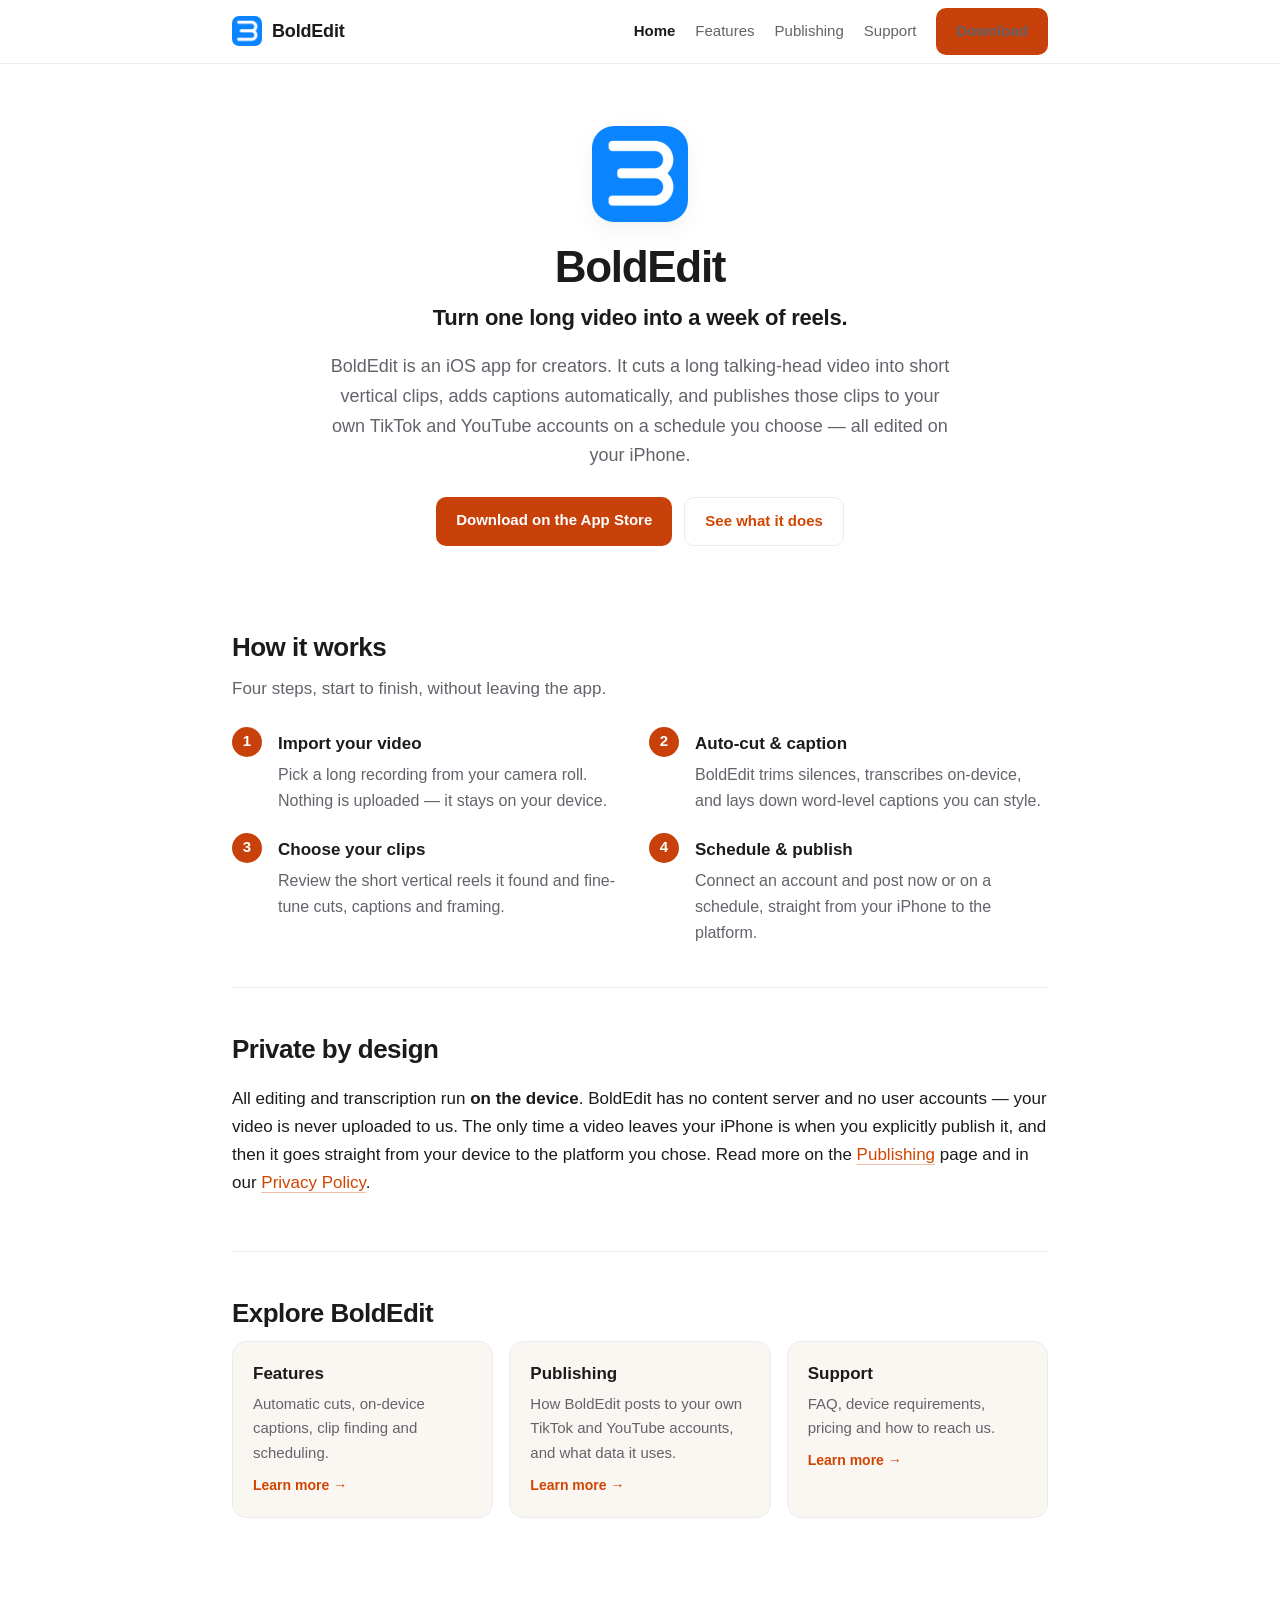
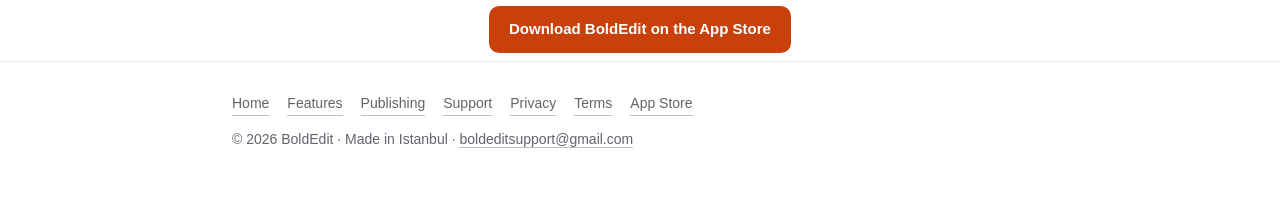
==== commit aa3c3398: "feat(site): çok-sayfalı siteye çevir (Home/Features/Publishing/Support) TikTok "landing page olamaz " ====
--- a/index.html
+++ b/index.html
@@ -9,7 +9,6 @@
     content="BoldEdit turns one long video into a week of short, captioned vertical clips — edited entirely on your iPhone, then published to your own TikTok and YouTube accounts.">
   <title>BoldEdit</title>
 
-  <!-- Icon / favicon — the same mark used as the iOS app icon and in the app stores. -->
   <link rel="icon" type="image/png" sizes="32x32" href="/icon-32.png">
   <link rel="icon" type="image/png" sizes="192x192" href="/icon-192.png">
   <link rel="shortcut icon" href="/icon-32.png">
@@ -29,417 +28,29 @@
      Etiket kaldırılırsa Search Console doğrulamayı DÜŞÜRÜR ve OAuth doğrulaması da geçersizleşir. -->
   <meta name="google-site-verification" content="UvRCSyEvQzBeuWscwfZqWqQXRtfhgGidJH0wQf6o5s0" />
 
-  <style>
-    :root {
-      --bg: #ffffff;
-      --text: #1b1b1d;
-      --muted: #63636b;
-      --accent: #c8410a;
-      --accent-link: #d24500;
-      --border: #ececef;
-      --card: #faf6f2;
-      --shadow: 0 1px 2px rgba(0, 0, 0, .04), 0 8px 24px rgba(0, 0, 0, .05);
-    }
-
-    @media (prefers-color-scheme: dark) {
-      :root {
-        --bg: #0d0d0f;
-        --text: #ececed;
-        --muted: #9a9aa2;
-        --accent: #ff9142;
-        --accent-link: #ff9a52;
-        --border: #262629;
-        --card: #17140f;
-        --shadow: 0 1px 2px rgba(0, 0, 0, .3), 0 10px 30px rgba(0, 0, 0, .4);
-      }
-    }
-
-    * {
-      box-sizing: border-box
-    }
-
-    html {
-      -webkit-text-size-adjust: 100%;
-      scroll-behavior: smooth
-    }
-
-    body {
-      margin: 0;
-      background: var(--bg);
-      color: var(--text);
-      font-family: -apple-system, BlinkMacSystemFont, "Segoe UI", Roboto, Helvetica, Arial, sans-serif;
-      font-size: 17px;
-      line-height: 1.65;
-      -webkit-font-smoothing: antialiased;
-      text-rendering: optimizeLegibility;
-    }
-
-    a {
-      color: var(--accent-link);
-      text-decoration: none;
-      border-bottom: 1px solid color-mix(in srgb, var(--accent-link) 35%, transparent)
-    }
-
-    a:hover {
-      border-bottom-color: var(--accent-link)
-    }
-
-    .wrap {
-      max-width: 860px;
-      margin: 0 auto;
-      padding: 0 22px
-    }
-
-    /* ── Top bar ─────────────────────────────── */
-    .topbar {
-      position: sticky;
-      top: 0;
-      z-index: 10;
-      background: color-mix(in srgb, var(--bg) 86%, transparent);
-      backdrop-filter: saturate(180%) blur(12px);
-      -webkit-backdrop-filter: saturate(180%) blur(12px);
-      border-bottom: 1px solid var(--border);
-    }
-
-    .topbar .wrap {
-      display: flex;
-      align-items: center;
-      gap: 14px;
-      height: 60px
-    }
-
-    .topbar .logo {
-      display: flex;
-      align-items: center;
-      gap: 10px;
-      font-weight: 800;
-      letter-spacing: -.01em;
-      font-size: 18px;
-      color: var(--text);
-      border: none
-    }
-
-    .topbar .logo img {
-      width: 30px;
-      height: 30px;
-      border-radius: 7px;
-      display: block
-    }
-
-    .topbar nav {
-      margin-left: auto;
-      display: flex;
-      align-items: center;
-      gap: 22px
-    }
-
-    .topbar nav a {
-      color: var(--muted);
-      font-size: 15px;
-      border: none
-    }
-
-    .topbar nav a:hover {
-      color: var(--text)
-    }
-
-    .btn {
-      display: inline-block;
-      padding: 11px 20px;
-      border-radius: 10px;
-      border: none !important;
-      background: var(--accent);
-      color: #fff;
-      font-weight: 600;
-      font-size: 15px;
-      white-space: nowrap
-    }
-
-    .btn:hover {
-      filter: brightness(1.05)
-    }
-
-    @media (max-width:640px) {
-      .topbar nav .navlink {
-        display: none
-      }
-    }
-
-    /* ── Hero ─────────────────────────────────── */
-    .hero {
-      text-align: center;
-      padding: 68px 0 40px
-    }
-
-    .hero .app-icon {
-      width: 96px;
-      height: 96px;
-      border-radius: 22px;
-      box-shadow: var(--shadow);
-      margin: 0 auto 22px;
-      display: block
-    }
-
-    .hero h1 {
-      font-size: 44px;
-      line-height: 1.05;
-      letter-spacing: -.03em;
-      margin: 0 0 10px
-    }
-
-    .hero .tagline {
-      font-size: 22px;
-      font-weight: 600;
-      letter-spacing: -.01em;
-      margin: 0 0 16px
-    }
-
-    .hero .lede {
-      font-size: 18px;
-      color: var(--muted);
-      max-width: 620px;
-      margin: 0 auto 26px
-    }
-
-    @media (max-width:640px) {
-      .hero h1 {
-        font-size: 34px
-      }
-
-      .hero .tagline {
-        font-size: 19px
-      }
-    }
-
-    /* ── Sections ─────────────────────────────── */
-    section {
-      padding: 40px 0;
-      border-top: 1px solid var(--border)
-    }
-
-    h2 {
-      font-size: 26px;
-      letter-spacing: -.02em;
-      margin: 0 0 6px
-    }
-
-    .section-lede {
-      color: var(--muted);
-      margin: 0 0 24px;
-      max-width: 640px
-    }
-
-    p {
-      margin: 14px 0
-    }
-
-    strong {
-      font-weight: 660
-    }
-
-    /* feature grid */
-    .grid {
-      display: grid;
-      grid-template-columns: 1fr 1fr;
-      gap: 18px
-    }
-
-    @media (max-width:640px) {
-      .grid {
-        grid-template-columns: 1fr
-      }
-    }
-
-    .feature h3 {
-      margin: 0 0 4px;
-      font-size: 17px
-    }
-
-    .feature p {
-      margin: 0;
-      color: var(--muted);
-      font-size: 16px
-    }
-
-    /* steps */
-    ol.steps {
-      counter-reset: step;
-      list-style: none;
-      padding: 0;
-      margin: 0;
-      display: grid;
-      grid-template-columns: 1fr 1fr;
-      gap: 18px
-    }
-
-    @media (max-width:640px) {
-      ol.steps {
-        grid-template-columns: 1fr
-      }
-    }
-
-    ol.steps li {
-      position: relative;
-      padding-left: 46px
-    }
-
-    ol.steps li::before {
-      counter-increment: step;
-      content: counter(step);
-      position: absolute;
-      left: 0;
-      top: 0;
-      width: 30px;
-      height: 30px;
-      border-radius: 50%;
-      background: var(--accent);
-      color: #fff;
-      font-weight: 700;
-      font-size: 15px;
-      display: flex;
-      align-items: center;
-      justify-content: center
-    }
-
-    ol.steps h3 {
-      margin: 3px 0 4px;
-      font-size: 17px
-    }
-
-    ol.steps p {
-      margin: 0;
-      color: var(--muted);
-      font-size: 16px
-    }
-
-    /* screenshots */
-    .shots {
-      display: flex;
-      gap: 16px;
-      overflow-x: auto;
-      padding: 4px 0 12px;
-      scroll-snap-type: x mandatory;
-      -webkit-overflow-scrolling: touch
-    }
-
-    .shots img {
-      width: 232px;
-      flex: 0 0 auto;
-      border-radius: 20px;
-      border: 1px solid var(--border);
-      box-shadow: var(--shadow);
-      scroll-snap-align: start
-    }
-
-    /* cards */
-    .card {
-      background: var(--card);
-      border: 1px solid var(--border);
-      border-radius: 14px;
-      padding: 20px 22px;
-      margin: 16px 0
-    }
-
-    .card h3 {
-      margin: 0 0 8px;
-      font-size: 17px
-    }
-
-    .card p {
-      margin: 8px 0 0;
-      font-size: 16px
-    }
-
-    /* faq */
-    details {
-      border-top: 1px solid var(--border);
-      padding: 14px 0
-    }
-
-    details:last-of-type {
-      border-bottom: 1px solid var(--border)
-    }
-
-    details summary {
-      cursor: pointer;
-      font-weight: 620;
-      font-size: 17px;
-      list-style: none;
-      display: flex;
-      justify-content: space-between;
-      align-items: center;
-      gap: 12px
-    }
-
-    details summary::-webkit-details-marker {
-      display: none
-    }
-
-    details summary::after {
-      content: "+";
-      color: var(--muted);
-      font-weight: 400;
-      font-size: 22px
-    }
-
-    details[open] summary::after {
-      content: "–"
-    }
-
-    details p {
-      color: var(--muted);
-      margin: 10px 0 2px;
-      font-size: 16px
-    }
-
-    /* footer */
-    footer {
-      border-top: 1px solid var(--border);
-      color: var(--muted);
-      font-size: 14px;
-      padding: 30px 0 60px
-    }
-
-    footer .row {
-      display: flex;
-      flex-wrap: wrap;
-      gap: 8px 18px;
-      margin-bottom: 12px
-    }
-
-    footer a {
-      color: var(--muted);
-      border-bottom-color: color-mix(in srgb, var(--muted) 40%, transparent)
-    }
-
-    .cta-band {
-      text-align: center;
-      padding: 48px 0
-    }
-  </style>
+  <link rel="stylesheet" href="/site.css">
 </head>
 
 <body>
 
-  <div class="topbar">
+  <header class="topbar">
     <div class="wrap">
       <a class="logo" href="/">
         <img src="/app-icon-1024.png" alt="BoldEdit app icon" width="30" height="30">
         BoldEdit
       </a>
       <nav>
-        <a class="navlink" href="#features">Features</a>
-        <a class="navlink" href="#how">How it works</a>
-        <a class="navlink" href="#accounts">Accounts</a>
-        <a class="navlink" href="#faq">FAQ</a>
+        <a class="navlink active" href="/">Home</a>
+        <a class="navlink" href="/features/">Features</a>
+        <a class="navlink" href="/publishing/">Publishing</a>
+        <a class="navlink" href="/support/">Support</a>
         <a class="btn" href="https://apps.apple.com/app/id6769207015">Download</a>
       </nav>
     </div>
-  </div>
+  </header>
 
   <main class="wrap">
 
-    <!-- Hero -->
     <div class="hero">
       <img class="app-icon" src="/app-icon-1024.png" alt="BoldEdit app icon" width="96" height="96">
       <h1>BoldEdit</h1>
@@ -447,35 +58,13 @@
       <p class="lede">BoldEdit is an iOS app for creators. It cuts a long talking-head video into short vertical
         clips, adds captions automatically, and publishes those clips to your own TikTok and YouTube accounts on a
         schedule you choose — all edited on your iPhone.</p>
-      <a class="btn" href="https://apps.apple.com/app/id6769207015">Download on the App Store</a>
+      <div class="cta-row">
+        <a class="btn" href="https://apps.apple.com/app/id6769207015">Download on the App Store</a>
+        <a class="btn secondary" href="/features/">See what it does</a>
+      </div>
     </div>
 
-    <!-- Features -->
-    <section id="features">
-      <h2>What BoldEdit does</h2>
-      <p class="section-lede">Everything you need to go from one recording to a week of short-form posts.</p>
-      <div class="grid">
-        <div class="feature">
-          <h3>Cuts the dead air</h3>
-          <p>Silences and filler words are removed automatically, so a rambling take becomes a tight clip.</p>
-        </div>
-        <div class="feature">
-          <h3>Writes the captions</h3>
-          <p>Speech-to-text runs on your iPhone and produces word-level captions you can restyle.</p>
-        </div>
-        <div class="feature">
-          <h3>Finds the clips</h3>
-          <p>One long recording is split into several short, self-contained vertical reels.</p>
-        </div>
-        <div class="feature">
-          <h3>Schedules the posts</h3>
-          <p>You pick a time; BoldEdit publishes the finished clip to the account you connected.</p>
-        </div>
-      </div>
-    </section>
-
-    <!-- How it works -->
-    <section id="how">
+    <section>
       <h2>How it works</h2>
       <p class="section-lede">Four steps, start to finish, without leaving the app.</p>
       <ol class="steps">
@@ -498,101 +87,35 @@
       </ol>
     </section>
 
-    <!-- Screenshots -->
-    <section id="screens">
-      <h2>Inside the app</h2>
-      <p class="section-lede">Editing, transcription and styling all happen on your iPhone.</p>
-      <div class="shots">
-        <img src="/shots/01-editor.png" alt="BoldEdit editor timeline" loading="lazy">
-        <img src="/shots/03-cuts.png" alt="Automatic silence and filler-word cuts" loading="lazy">
-        <img src="/shots/04-captions.png" alt="Word-level automatic captions" loading="lazy">
-        <img src="/shots/05-styles.png" alt="Caption styles" loading="lazy">
+    <section>
+      <h2>Private by design</h2>
+      <p>All editing and transcription run <strong>on the device</strong>. BoldEdit has no content server and no user
+        accounts — your video is never uploaded to us. The only time a video leaves your iPhone is when you explicitly
+        publish it, and then it goes straight from your device to the platform you chose. Read more on the
+        <a href="/publishing/">Publishing</a> page and in our <a href="/privacy/">Privacy Policy</a>.</p>
+    </section>
+
+    <section>
+      <h2>Explore BoldEdit</h2>
+      <div class="linkcards">
+        <a class="linkcard" href="/features/">
+          <h3>Features</h3>
+          <p>Automatic cuts, on-device captions, clip finding and scheduling.</p>
+          <span class="go">Learn more →</span>
+        </a>
+        <a class="linkcard" href="/publishing/">
+          <h3>Publishing</h3>
+          <p>How BoldEdit posts to your own TikTok and YouTube accounts, and what data it uses.</p>
+          <span class="go">Learn more →</span>
+        </a>
+        <a class="linkcard" href="/support/">
+          <h3>Support</h3>
+          <p>FAQ, device requirements, pricing and how to reach us.</p>
+          <span class="go">Learn more →</span>
+        </a>
       </div>
     </section>
 
-    <!-- Privacy -->
-    <section id="privacy-note">
-      <h2>Your footage stays on your iPhone</h2>
-      <p>All editing and transcription run <strong>on the device</strong>. BoldEdit has no content server and no user
-        accounts — your video is never uploaded to us. The only time a video leaves your iPhone is when you explicitly
-        publish it, and then it goes <strong>straight from your device to the platform you chose</strong>.</p>
-    </section>
-
-    <!-- Connected accounts -->
-    <section id="accounts">
-      <h2>Connecting your accounts</h2>
-      <p class="section-lede">Connecting an account is optional and always starts from you, in
-        <em>Profile → Connected Accounts</em>. You can disconnect at any time from the same screen.</p>
-
-      <div class="card">
-        <h3>YouTube</h3>
-        <p>BoldEdit uses <strong>YouTube API Services</strong> to upload a finished clip to <strong>your own
-            channel</strong>. It asks for two permissions only: permission to upload videos, and permission to read your
-          channel's name so the app can show which channel a post will go to. BoldEdit never edits or deletes anything
-          on your channel. Before each upload you choose the title, description, visibility and the “made for kids”
-          declaration yourself.</p>
-        <p>Your use of YouTube through BoldEdit is subject to the
-          <a href="https://www.youtube.com/t/terms">YouTube Terms of Service</a>, and Google's handling of your data is
-          described in the <a href="https://policies.google.com/privacy">Google Privacy Policy</a>. You can revoke
-          BoldEdit's access at any time at
-          <a href="https://myaccount.google.com/permissions">myaccount.google.com/permissions</a>.</p>
-      </div>
-
-      <div class="card">
-        <h3>TikTok</h3>
-        <p>BoldEdit uses TikTok's <strong>Content Posting API</strong> to publish a finished clip to <strong>your own
-            TikTok account</strong>. You choose the caption, who can view the post, the interaction settings and any
-          commercial-content disclosure before anything is sent. BoldEdit never reads or changes your existing TikTok
-          content.</p>
-      </div>
-    </section>
-
-    <!-- Pricing & requirements -->
-    <section id="pricing">
-      <h2>Pricing &amp; requirements</h2>
-      <p>BoldEdit runs on <strong>iPhone with iOS 17 or later</strong>. The app is <strong>free to use</strong>, with an
-        optional subscription that unlocks translation, Auto Clips and watermark-free exports. You can cancel anytime;
-        subscriptions are managed through your Apple ID.</p>
-    </section>
-
-    <!-- FAQ -->
-    <section id="faq">
-      <h2>Frequently asked questions</h2>
-
-      <details>
-        <summary>Is BoldEdit free?</summary>
-        <p>Yes. The core editor, on-device transcription and captions are free. An optional subscription unlocks
-          translation, Auto Clips and watermark-free exports.</p>
-      </details>
-
-      <details>
-        <summary>Where do my videos go?</summary>
-        <p>Nowhere but your device — until you publish. All cutting and transcription run locally on your iPhone.
-          BoldEdit has no content server. When you publish, the clip goes directly from your phone to the platform you
-          picked.</p>
-      </details>
-
-      <details>
-        <summary>Which accounts can I connect?</summary>
-        <p>TikTok and YouTube. Connecting is optional and starts from <em>Profile → Connected Accounts</em>. BoldEdit
-          only ever posts to <strong>your own</strong> account, and only the posts you create.</p>
-      </details>
-
-      <details>
-        <summary>Can I disconnect an account later?</summary>
-        <p>Yes, at any time from the same <em>Connected Accounts</em> screen. You can also revoke access from the
-          platform directly — for YouTube at
-          <a href="https://myaccount.google.com/permissions">myaccount.google.com/permissions</a>.</p>
-      </details>
-
-      <details>
-        <summary>Do I need an account to use the editor?</summary>
-        <p>No. BoldEdit has no sign-up. You can import, edit, caption and export without any account. Connecting TikTok
-          or YouTube is only needed if you want to publish directly from the app.</p>
-      </details>
-    </section>
-
-    <!-- CTA -->
     <div class="cta-band">
       <a class="btn" href="https://apps.apple.com/app/id6769207015">Download BoldEdit on the App Store</a>
     </div>
@@ -602,9 +125,12 @@
   <footer>
     <div class="wrap">
       <div class="row">
-        <a href="/privacy/">Privacy Policy</a>
-        <a href="/terms/">Terms of Service</a>
-        <a href="mailto:boldeditsupport@gmail.com">Support</a>
+        <a href="/">Home</a>
+        <a href="/features/">Features</a>
+        <a href="/publishing/">Publishing</a>
+        <a href="/support/">Support</a>
+        <a href="/privacy/">Privacy</a>
+        <a href="/terms/">Terms</a>
         <a href="https://apps.apple.com/app/id6769207015">App Store</a>
       </div>
       <div>© 2026 BoldEdit · Made in Istanbul · <a
--- a/site.css
+++ b/site.css
@@ -0,0 +1,225 @@
+/* BoldEdit site — shared styles (boldedit.xyz) */
+
+:root {
+  --bg: #ffffff;
+  --text: #1b1b1d;
+  --muted: #63636b;
+  --accent: #c8410a;
+  --accent-link: #d24500;
+  --border: #ececef;
+  --card: #faf6f2;
+  --shadow: 0 1px 2px rgba(0, 0, 0, .04), 0 8px 24px rgba(0, 0, 0, .05);
+}
+
+@media (prefers-color-scheme: dark) {
+  :root {
+    --bg: #0d0d0f;
+    --text: #ececed;
+    --muted: #9a9aa2;
+    --accent: #ff9142;
+    --accent-link: #ff9a52;
+    --border: #262629;
+    --card: #17140f;
+    --shadow: 0 1px 2px rgba(0, 0, 0, .3), 0 10px 30px rgba(0, 0, 0, .4);
+  }
+}
+
+* { box-sizing: border-box }
+
+html { -webkit-text-size-adjust: 100%; scroll-behavior: smooth }
+
+body {
+  margin: 0;
+  background: var(--bg);
+  color: var(--text);
+  font-family: -apple-system, BlinkMacSystemFont, "Segoe UI", Roboto, Helvetica, Arial, sans-serif;
+  font-size: 17px;
+  line-height: 1.65;
+  -webkit-font-smoothing: antialiased;
+  text-rendering: optimizeLegibility;
+}
+
+a {
+  color: var(--accent-link);
+  text-decoration: none;
+  border-bottom: 1px solid color-mix(in srgb, var(--accent-link) 35%, transparent);
+}
+
+a:hover { border-bottom-color: var(--accent-link) }
+
+img { max-width: 100% }
+
+.wrap { max-width: 860px; margin: 0 auto; padding: 0 22px }
+
+/* ── Top bar ─────────────────────────────── */
+.topbar {
+  position: sticky;
+  top: 0;
+  z-index: 10;
+  background: color-mix(in srgb, var(--bg) 86%, transparent);
+  backdrop-filter: saturate(180%) blur(12px);
+  -webkit-backdrop-filter: saturate(180%) blur(12px);
+  border-bottom: 1px solid var(--border);
+}
+
+.topbar .wrap {
+  display: flex;
+  align-items: center;
+  gap: 12px 18px;
+  min-height: 60px;
+  flex-wrap: wrap;
+  padding-top: 8px;
+  padding-bottom: 8px;
+}
+
+.topbar .logo {
+  display: flex;
+  align-items: center;
+  gap: 10px;
+  font-weight: 800;
+  letter-spacing: -.01em;
+  font-size: 18px;
+  color: var(--text);
+  border: none;
+}
+
+.topbar .logo img { width: 30px; height: 30px; border-radius: 7px; display: block }
+
+.topbar nav {
+  margin-left: auto;
+  display: flex;
+  align-items: center;
+  gap: 20px;
+}
+
+.topbar nav a { color: var(--muted); font-size: 15px; border: none }
+.topbar nav a:hover { color: var(--text) }
+.topbar nav a.navlink.active { color: var(--text); font-weight: 640 }
+
+.btn {
+  display: inline-block;
+  padding: 11px 20px;
+  border-radius: 10px;
+  border: none !important;
+  background: var(--accent);
+  color: #fff;
+  font-weight: 600;
+  font-size: 15px;
+  white-space: nowrap;
+}
+
+.btn:hover { filter: brightness(1.05) }
+
+.btn.secondary {
+  background: transparent;
+  color: var(--accent-link);
+  border: 1px solid var(--border) !important;
+}
+
+@media (max-width:560px) {
+  .topbar nav { gap: 14px }
+  .topbar nav .btn { display: none }
+}
+
+/* ── Hero (home) ──────────────────────────── */
+.hero { text-align: center; padding: 62px 0 40px }
+
+.hero .app-icon {
+  width: 96px; height: 96px; border-radius: 22px;
+  box-shadow: var(--shadow); margin: 0 auto 22px; display: block;
+}
+
+.hero h1 { font-size: 44px; line-height: 1.05; letter-spacing: -.03em; margin: 0 0 10px }
+.hero .tagline { font-size: 22px; font-weight: 600; letter-spacing: -.01em; margin: 0 0 16px }
+.hero .lede { font-size: 18px; color: var(--muted); max-width: 620px; margin: 0 auto 26px }
+.hero .cta-row { display: flex; gap: 12px; justify-content: center; flex-wrap: wrap }
+
+@media (max-width:640px) {
+  .hero h1 { font-size: 34px }
+  .hero .tagline { font-size: 19px }
+}
+
+/* ── Interior page head ───────────────────── */
+.page-head { padding: 54px 0 8px }
+.page-head h1 { font-size: 36px; letter-spacing: -.03em; margin: 0 0 10px }
+.page-head .lede { font-size: 19px; color: var(--muted); max-width: 640px; margin: 0 }
+
+/* ── Sections ─────────────────────────────── */
+section { padding: 40px 0; border-top: 1px solid var(--border) }
+section:first-of-type { border-top: none }
+h2 { font-size: 26px; letter-spacing: -.02em; margin: 0 0 6px }
+.section-lede { color: var(--muted); margin: 0 0 24px; max-width: 640px }
+p { margin: 14px 0 }
+strong { font-weight: 660 }
+
+/* feature grid */
+.grid { display: grid; grid-template-columns: 1fr 1fr; gap: 18px }
+@media (max-width:640px) { .grid { grid-template-columns: 1fr } }
+.feature h3 { margin: 0 0 4px; font-size: 17px }
+.feature p { margin: 0; color: var(--muted); font-size: 16px }
+
+/* steps */
+ol.steps {
+  counter-reset: step; list-style: none; padding: 0; margin: 0;
+  display: grid; grid-template-columns: 1fr 1fr; gap: 18px;
+}
+@media (max-width:640px) { ol.steps { grid-template-columns: 1fr } }
+ol.steps li { position: relative; padding-left: 46px }
+ol.steps li::before {
+  counter-increment: step; content: counter(step);
+  position: absolute; left: 0; top: 0; width: 30px; height: 30px;
+  border-radius: 50%; background: var(--accent); color: #fff;
+  font-weight: 700; font-size: 15px;
+  display: flex; align-items: center; justify-content: center;
+}
+ol.steps h3 { margin: 3px 0 4px; font-size: 17px }
+ol.steps p { margin: 0; color: var(--muted); font-size: 16px }
+
+/* screenshots */
+.shots {
+  display: flex; gap: 16px; overflow-x: auto; padding: 4px 0 12px;
+  scroll-snap-type: x mandatory; -webkit-overflow-scrolling: touch;
+}
+.shots img {
+  width: 232px; flex: 0 0 auto; border-radius: 20px;
+  border: 1px solid var(--border); box-shadow: var(--shadow); scroll-snap-align: start;
+}
+
+/* cards */
+.card {
+  background: var(--card); border: 1px solid var(--border);
+  border-radius: 14px; padding: 20px 22px; margin: 16px 0;
+}
+.card h3 { margin: 0 0 8px; font-size: 17px }
+.card p { margin: 8px 0 0; font-size: 16px }
+
+/* link cards (home) */
+.linkcards { display: grid; grid-template-columns: 1fr 1fr 1fr; gap: 16px }
+@media (max-width:640px) { .linkcards { grid-template-columns: 1fr } }
+.linkcard {
+  display: block; background: var(--card); border: 1px solid var(--border);
+  border-radius: 14px; padding: 18px 20px; color: var(--text);
+}
+.linkcard:hover { border-color: color-mix(in srgb, var(--accent) 50%, var(--border)) }
+.linkcard h3 { margin: 0 0 4px; font-size: 17px }
+.linkcard p { margin: 0; color: var(--muted); font-size: 15px }
+.linkcard .go { color: var(--accent-link); font-size: 14px; font-weight: 600; margin-top: 8px; display: inline-block }
+
+/* faq */
+details { border-top: 1px solid var(--border); padding: 14px 0 }
+details:last-of-type { border-bottom: 1px solid var(--border) }
+details summary {
+  cursor: pointer; font-weight: 620; font-size: 17px; list-style: none;
+  display: flex; justify-content: space-between; align-items: center; gap: 12px;
+}
+details summary::-webkit-details-marker { display: none }
+details summary::after { content: "+"; color: var(--muted); font-weight: 400; font-size: 22px }
+details[open] summary::after { content: "–" }
+details p { color: var(--muted); margin: 10px 0 2px; font-size: 16px }
+
+/* footer */
+footer { border-top: 1px solid var(--border); color: var(--muted); font-size: 14px; padding: 30px 0 60px }
+footer .row { display: flex; flex-wrap: wrap; gap: 8px 18px; margin-bottom: 12px }
+footer a { color: var(--muted); border-bottom-color: color-mix(in srgb, var(--muted) 40%, transparent) }
+
+.cta-band { text-align: center; padding: 48px 0 8px }
